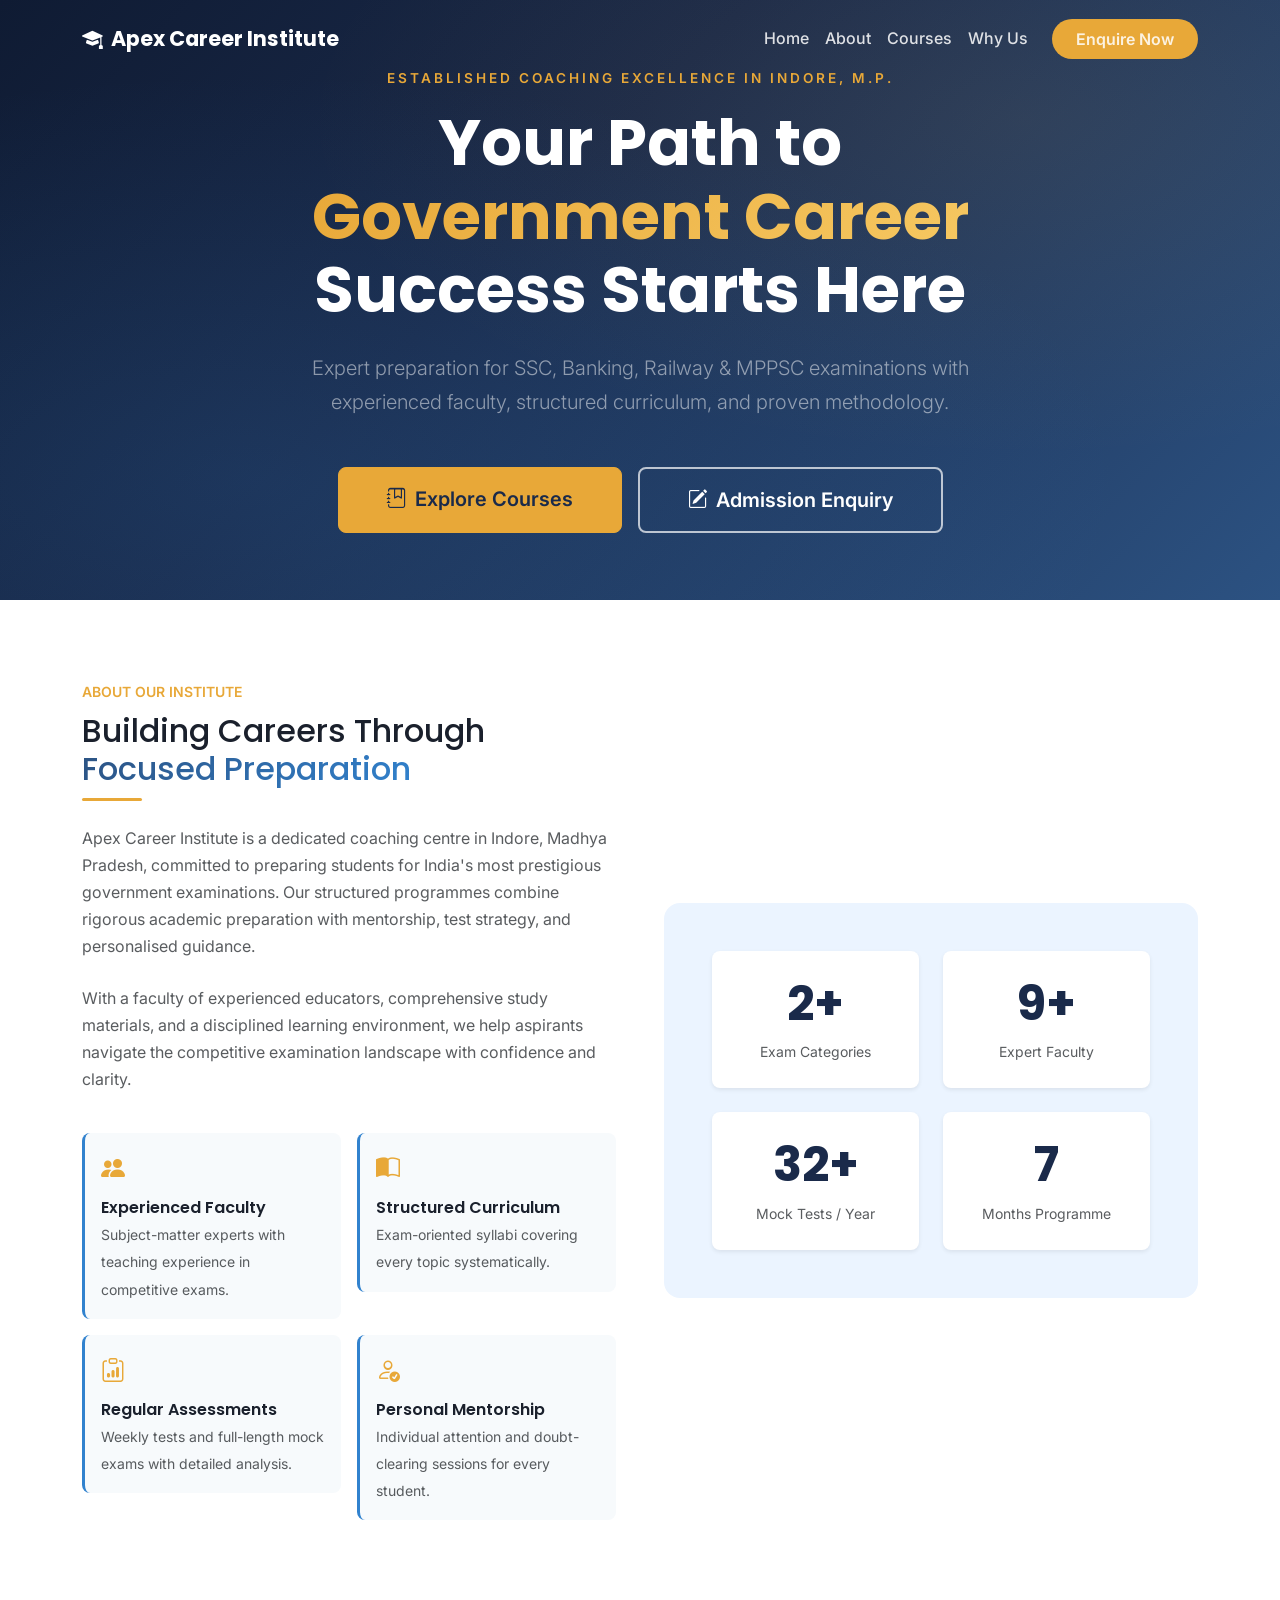
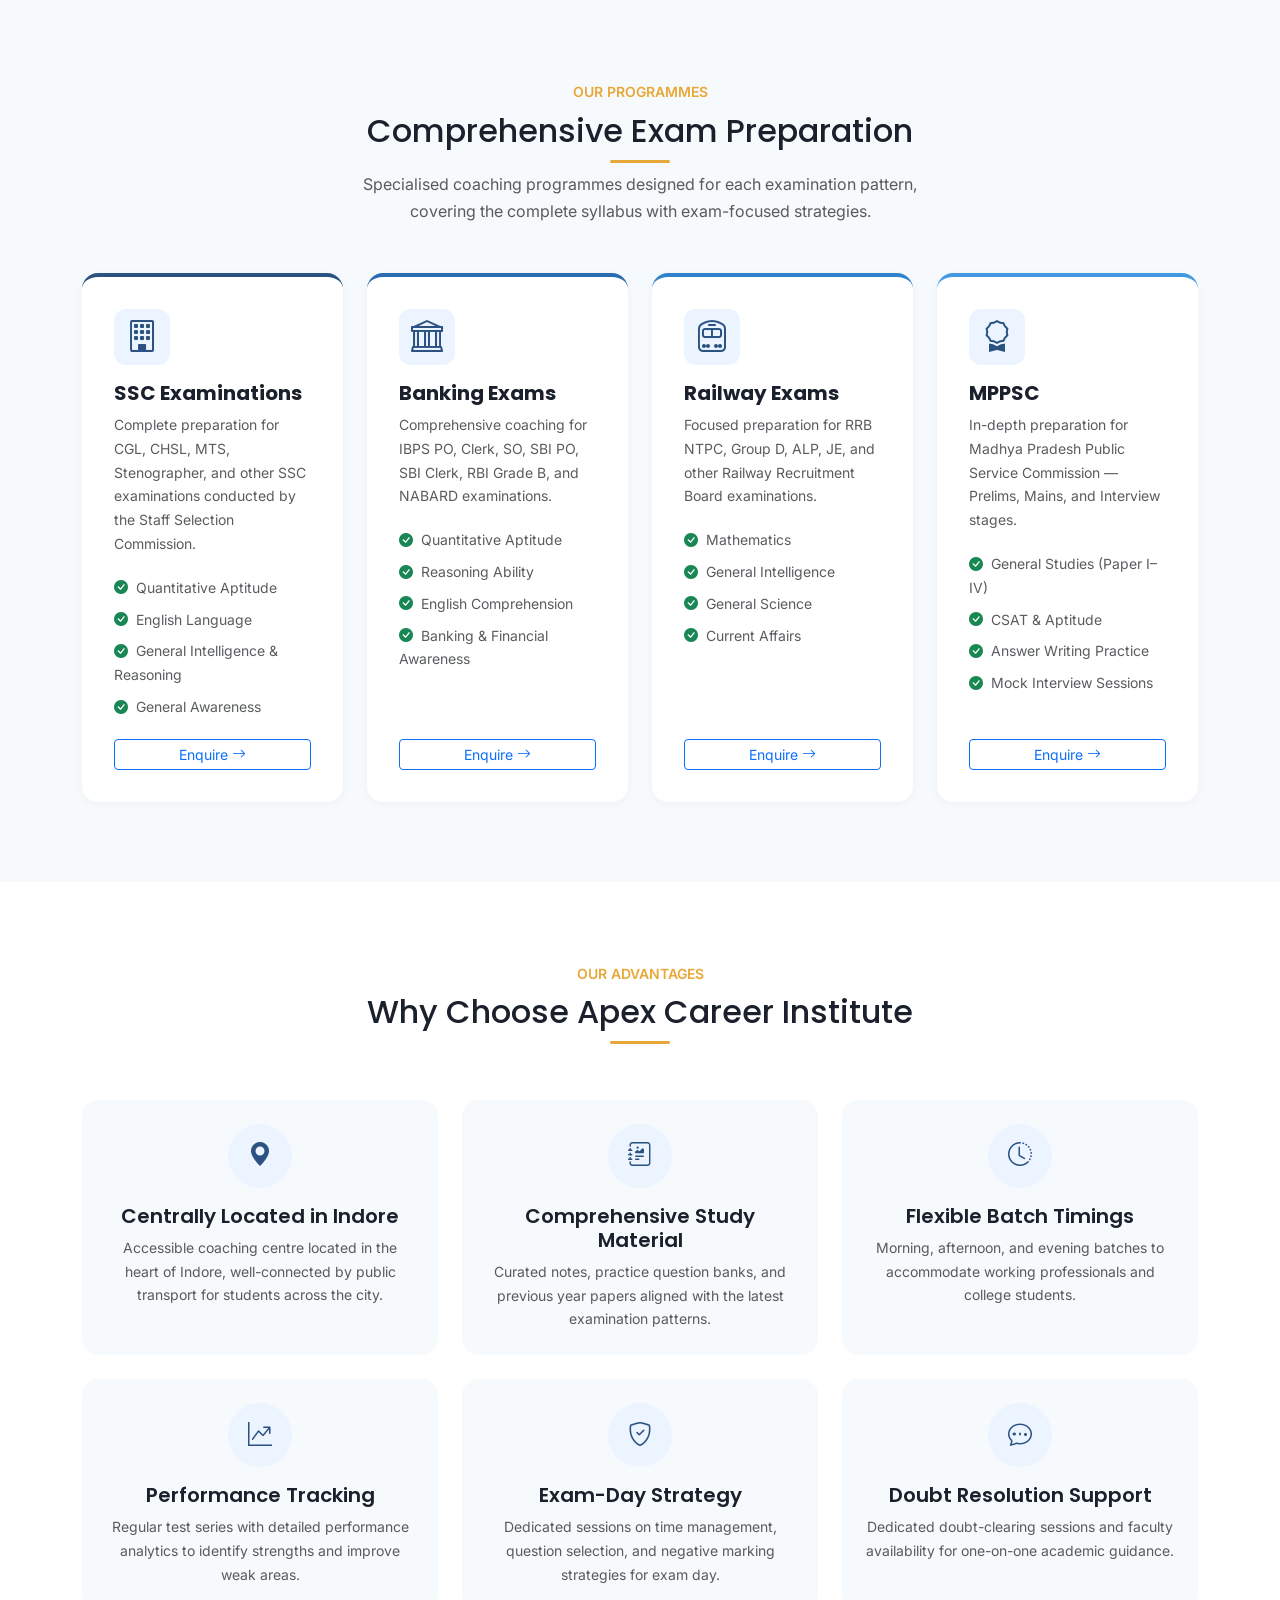
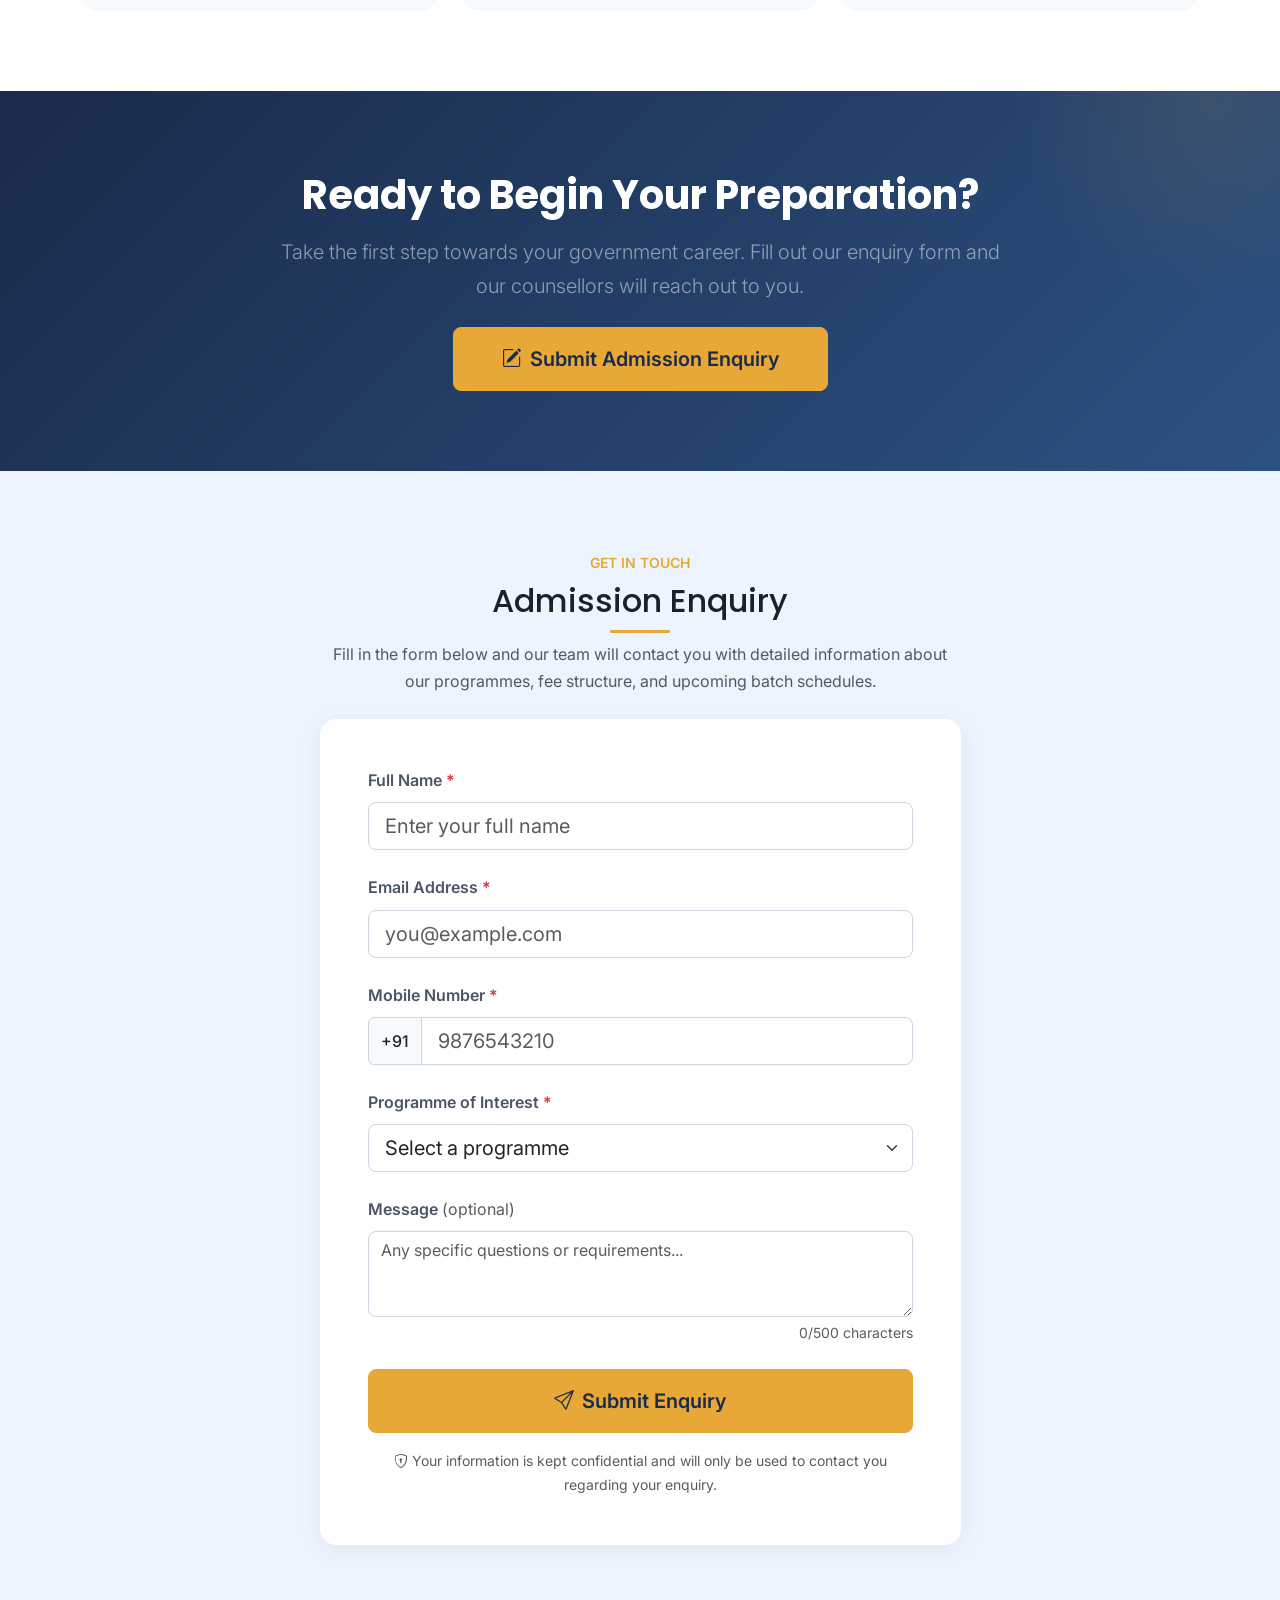
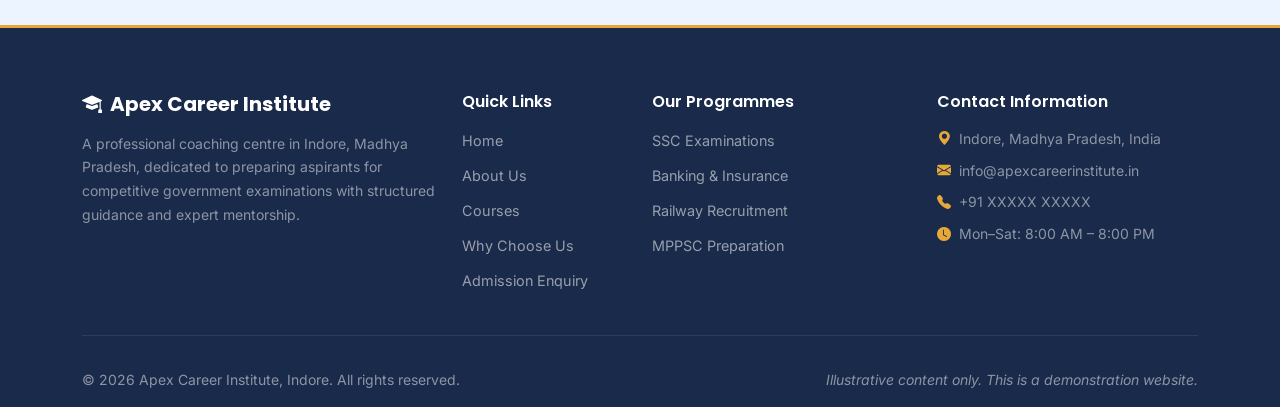
==== index.html @ 770ec2f5 "Apex Career Institute homepage: HTML, CSS, JS, MCP adapter, automation worker - milestone checkpoint" ====
<!DOCTYPE html>
<html lang="en">
<head>
    <meta charset="UTF-8">
    <meta name="viewport" content="width=device-width, initial-scale=1.0">
    <meta name="description" content="Apex Career Institute — Premier competitive examination coaching in Indore, Madhya Pradesh. Expert preparation for SSC, Banking, Railway, and MPPSC examinations.">
    <meta name="keywords" content="coaching institute, SSC coaching, banking exam preparation, railway exam, MPPSC, Indore, Madhya Pradesh, competitive exams">
    <meta name="author" content="Apex Career Institute">
    <title>Apex Career Institute — Premier Competitive Exam Coaching in Indore</title>

    <!-- Preconnect for performance -->
    <link rel="preconnect" href="https://fonts.googleapis.com">
    <link rel="preconnect" href="https://fonts.gstatic.com" crossorigin>

    <!-- Google Fonts: Poppins + Inter -->
    <link href="https://fonts.googleapis.com/css2?family=Inter:wght@400;500&family=Poppins:wght@600;700&display=swap" rel="stylesheet">

    <!-- Bootstrap 5.3 CSS -->
    <link href="https://cdn.jsdelivr.net/npm/bootstrap@5.3.3/dist/css/bootstrap.min.css" rel="stylesheet" integrity="sha384-QWTKZyjpPEjISv5WaRU9OFeRpok6YcnS/3GQzKONhIOMKcaE0VULT2lkz0zHehd7" crossorigin="anonymous">

    <!-- Bootstrap Icons -->
    <link href="https://cdn.jsdelivr.net/npm/bootstrap-icons@1.11.3/font/bootstrap-icons.min.css" rel="stylesheet">

    <!-- Custom Styles -->
    <link href="css/styles.css" rel="stylesheet">
</head>
<body>

    <!-- Skip to Content (Accessibility) -->
    <a href="#main-content" class="skip-link">Skip to main content</a>

    <!-- ===== NAVBAR ===== -->
    <nav class="navbar navbar-expand-lg navbar-dark navbar-custom fixed-top" id="mainNav" aria-label="Main navigation">
        <div class="container">
            <a class="navbar-brand fw-bold" href="#">
                <i class="bi bi-mortarboard-fill me-2" aria-hidden="true"></i>Apex Career Institute
            </a>
            <button class="navbar-toggler border-0" type="button" data-bs-toggle="offcanvas" data-bs-target="#navbarOffcanvas" aria-controls="navbarOffcanvas" aria-label="Toggle navigation">
                <span class="navbar-toggler-icon"></span>
            </button>
            <div class="offcanvas offcanvas-end" tabindex="-1" id="navbarOffcanvas" aria-labelledby="navbarOffcanvasLabel" data-bs-theme="dark" style="background-color: var(--aci-navy);">
                <div class="offcanvas-header">
                    <h5 class="offcanvas-title" id="navbarOffcanvasLabel">
                        <i class="bi bi-mortarboard-fill me-2" aria-hidden="true"></i>Menu
                    </h5>
                    <button type="button" class="btn-close btn-close-white" data-bs-dismiss="offcanvas" aria-label="Close"></button>
                </div>
                <div class="offcanvas-body">
                    <ul class="navbar-nav ms-auto align-items-lg-center">
                        <li class="nav-item"><a class="nav-link" href="#home">Home</a></li>
                        <li class="nav-item"><a class="nav-link" href="#about">About</a></li>
                        <li class="nav-item"><a class="nav-link" href="#courses">Courses</a></li>
                        <li class="nav-item"><a class="nav-link" href="#why-us">Why Us</a></li>
                        <li class="nav-item">
                            <a class="nav-link btn btn-primary-custom ms-lg-3 px-4 py-2 text-dark fw-semibold" href="#enquiry">
                                Enquire Now
                            </a>
                        </li>
                    </ul>
                </div>
            </div>
        </div>
    </nav>

    <!-- ===== HERO SECTION ===== -->
    <header class="hero-section d-flex align-items-center" id="home">
        <div class="hero-overlay" aria-hidden="true"></div>
        <div class="container position-relative" style="z-index: 2;">
            <div class="row justify-content-center text-center">
                <div class="col-lg-9 col-xl-8">
                    <p class="hero-tagline text-uppercase fw-semibold mb-3 fade-in-up">Established Coaching Excellence in Indore, M.P.</p>
                    <h1 class="hero-title display-3 fw-bold text-white mb-4 fade-in-up">
                        Your Path to <span class="text-gradient-gold">Government Career</span> Success Starts Here
                    </h1>
                    <p class="hero-subtitle lead text-white-50 mb-5 fade-in-up">
                        Expert preparation for SSC, Banking, Railway &amp; MPPSC examinations with experienced faculty, structured curriculum, and proven methodology.
                    </p>
                    <div class="d-flex flex-column flex-sm-row gap-3 justify-content-center fade-in-up">
                        <a href="#courses" class="btn btn-primary-custom btn-lg px-5 py-3 fw-semibold">
                            <i class="bi bi-journal-bookmark me-2" aria-hidden="true"></i>Explore Courses
                        </a>
                        <a href="#enquiry" class="btn btn-outline-custom btn-lg px-5 py-3 fw-semibold">
                            <i class="bi bi-pencil-square me-2" aria-hidden="true"></i>Admission Enquiry
                        </a>
                    </div>
                </div>
            </div>
        </div>
    </header>

    <!-- ===== MAIN CONTENT ===== -->
    <main id="main-content">

        <!-- ===== ABOUT SECTION ===== -->
        <section class="about-section" id="about" aria-labelledby="about-heading">
            <div class="container">
                <div class="row align-items-center g-5">
                    <div class="col-lg-6 fade-in-up">
                        <p class="text-uppercase fw-semibold text-accent small mb-2">About Our Institute</p>
                        <h2 class="section-heading mb-4" id="about-heading">
                            Building Careers Through <span class="text-gradient">Focused Preparation</span>
                        </h2>
                        <p class="text-muted mb-4">
                            Apex Career Institute is a dedicated coaching centre in Indore, Madhya Pradesh, committed to preparing students for India's most prestigious government examinations. Our structured programmes combine rigorous academic preparation with mentorship, test strategy, and personalised guidance.
                        </p>
                        <p class="text-muted mb-4">
                            With a faculty of experienced educators, comprehensive study materials, and a disciplined learning environment, we help aspirants navigate the competitive examination landscape with confidence and clarity.
                        </p>
                        <div class="row g-3 mt-2">
                            <div class="col-sm-6">
                                <div class="feature-card p-3">
                                    <i class="bi bi-people-fill text-accent mb-2 d-block fs-4" aria-hidden="true"></i>
                                    <h6 class="fw-semibold mb-1">Experienced Faculty</h6>
                                    <small class="text-muted">Subject-matter experts with teaching experience in competitive exams.</small>
                                </div>
                            </div>
                            <div class="col-sm-6">
                                <div class="feature-card p-3">
                                    <i class="bi bi-book-half text-accent mb-2 d-block fs-4" aria-hidden="true"></i>
                                    <h6 class="fw-semibold mb-1">Structured Curriculum</h6>
                                    <small class="text-muted">Exam-oriented syllabi covering every topic systematically.</small>
                                </div>
                            </div>
                            <div class="col-sm-6">
                                <div class="feature-card p-3">
                                    <i class="bi bi-clipboard-data text-accent mb-2 d-block fs-4" aria-hidden="true"></i>
                                    <h6 class="fw-semibold mb-1">Regular Assessments</h6>
                                    <small class="text-muted">Weekly tests and full-length mock exams with detailed analysis.</small>
                                </div>
                            </div>
                            <div class="col-sm-6">
                                <div class="feature-card p-3">
                                    <i class="bi bi-person-check text-accent mb-2 d-block fs-4" aria-hidden="true"></i>
                                    <h6 class="fw-semibold mb-1">Personal Mentorship</h6>
                                    <small class="text-muted">Individual attention and doubt-clearing sessions for every student.</small>
                                </div>
                            </div>
                        </div>
                    </div>
                    <div class="col-lg-6 fade-in-up">
                        <div class="about-visual p-4 p-lg-5 text-center rounded-4">
                            <div class="row g-4">
                                <div class="col-6">
                                    <div class="stat-card bg-white rounded-3 p-4 shadow-sm">
                                        <div class="counter display-5 fw-bold text-navy" data-target="4" data-suffix="+">0</div>
                                        <p class="text-muted small mt-2 mb-0">Exam Categories</p>
                                    </div>
                                </div>
                                <div class="col-6">
                                    <div class="stat-card bg-white rounded-3 p-4 shadow-sm">
                                        <div class="counter display-5 fw-bold text-navy" data-target="15" data-suffix="+">0</div>
                                        <p class="text-muted small mt-2 mb-0">Expert Faculty</p>
                                    </div>
                                </div>
                                <div class="col-6">
                                    <div class="stat-card bg-white rounded-3 p-4 shadow-sm">
                                        <div class="counter display-5 fw-bold text-navy" data-target="50" data-suffix="+">0</div>
                                        <p class="text-muted small mt-2 mb-0">Mock Tests / Year</p>
                                    </div>
                                </div>
                                <div class="col-6">
                                    <div class="stat-card bg-white rounded-3 p-4 shadow-sm">
                                        <div class="counter display-5 fw-bold text-navy" data-target="12" data-suffix="">0</div>
                                        <p class="text-muted small mt-2 mb-0">Months Programme</p>
                                    </div>
                                </div>
                            </div>
                        </div>
                    </div>
                </div>
            </div>
        </section>

        <!-- ===== COURSES SECTION ===== -->
        <section class="courses-section" id="courses" aria-labelledby="courses-heading">
            <div class="container">
                <div class="text-center mb-5 fade-in-up">
                    <p class="text-uppercase fw-semibold text-accent small mb-2">Our Programmes</p>
                    <h2 class="section-heading" id="courses-heading">Comprehensive Exam Preparation</h2>
                    <p class="text-muted mx-auto" style="max-width: 600px;">Specialised coaching programmes designed for each examination pattern, covering the complete syllabus with exam-focused strategies.</p>
                </div>
                <div class="row g-4">
                    <!-- SSC -->
                    <div class="col-lg-3 col-md-6 fade-in-up">
                        <div class="course-card h-100" data-course="ssc">
                            <div class="course-icon-wrap mb-3">
                                <i class="bi bi-building fs-2" aria-hidden="true"></i>
                            </div>
                            <h5 class="fw-bold mb-2">SSC Examinations</h5>
                            <p class="text-muted small mb-3">Complete preparation for CGL, CHSL, MTS, Stenographer, and other SSC examinations conducted by the Staff Selection Commission.</p>
                            <ul class="course-highlights list-unstyled small text-muted">
                                <li><i class="bi bi-check-circle-fill text-success me-2" aria-hidden="true"></i>Quantitative Aptitude</li>
                                <li><i class="bi bi-check-circle-fill text-success me-2" aria-hidden="true"></i>English Language</li>
                                <li><i class="bi bi-check-circle-fill text-success me-2" aria-hidden="true"></i>General Intelligence &amp; Reasoning</li>
                                <li><i class="bi bi-check-circle-fill text-success me-2" aria-hidden="true"></i>General Awareness</li>
                            </ul>
                            <a href="#enquiry" class="btn btn-sm btn-outline-primary mt-auto">Enquire <i class="bi bi-arrow-right" aria-hidden="true"></i></a>
                        </div>
                    </div>
                    <!-- Banking -->
                    <div class="col-lg-3 col-md-6 fade-in-up">
                        <div class="course-card h-100" data-course="banking">
                            <div class="course-icon-wrap mb-3">
                                <i class="bi bi-bank fs-2" aria-hidden="true"></i>
                            </div>
                            <h5 class="fw-bold mb-2">Banking Exams</h5>
                            <p class="text-muted small mb-3">Comprehensive coaching for IBPS PO, Clerk, SO, SBI PO, SBI Clerk, RBI Grade B, and NABARD examinations.</p>
                            <ul class="course-highlights list-unstyled small text-muted">
                                <li><i class="bi bi-check-circle-fill text-success me-2" aria-hidden="true"></i>Quantitative Aptitude</li>
                                <li><i class="bi bi-check-circle-fill text-success me-2" aria-hidden="true"></i>Reasoning Ability</li>
                                <li><i class="bi bi-check-circle-fill text-success me-2" aria-hidden="true"></i>English Comprehension</li>
                                <li><i class="bi bi-check-circle-fill text-success me-2" aria-hidden="true"></i>Banking &amp; Financial Awareness</li>
                            </ul>
                            <a href="#enquiry" class="btn btn-sm btn-outline-primary mt-auto">Enquire <i class="bi bi-arrow-right" aria-hidden="true"></i></a>
                        </div>
                    </div>
                    <!-- Railway -->
                    <div class="col-lg-3 col-md-6 fade-in-up">
                        <div class="course-card h-100" data-course="railway">
                            <div class="course-icon-wrap mb-3">
                                <i class="bi bi-train-front fs-2" aria-hidden="true"></i>
                            </div>
                            <h5 class="fw-bold mb-2">Railway Exams</h5>
                            <p class="text-muted small mb-3">Focused preparation for RRB NTPC, Group D, ALP, JE, and other Railway Recruitment Board examinations.</p>
                            <ul class="course-highlights list-unstyled small text-muted">
                                <li><i class="bi bi-check-circle-fill text-success me-2" aria-hidden="true"></i>Mathematics</li>
                                <li><i class="bi bi-check-circle-fill text-success me-2" aria-hidden="true"></i>General Intelligence</li>
                                <li><i class="bi bi-check-circle-fill text-success me-2" aria-hidden="true"></i>General Science</li>
                                <li><i class="bi bi-check-circle-fill text-success me-2" aria-hidden="true"></i>Current Affairs</li>
                            </ul>
                            <a href="#enquiry" class="btn btn-sm btn-outline-primary mt-auto">Enquire <i class="bi bi-arrow-right" aria-hidden="true"></i></a>
                        </div>
                    </div>
                    <!-- MPPSC -->
                    <div class="col-lg-3 col-md-6 fade-in-up">
                        <div class="course-card h-100" data-course="mppsc">
                            <div class="course-icon-wrap mb-3">
                                <i class="bi bi-award fs-2" aria-hidden="true"></i>
                            </div>
                            <h5 class="fw-bold mb-2">MPPSC</h5>
                            <p class="text-muted small mb-3">In-depth preparation for Madhya Pradesh Public Service Commission — Prelims, Mains, and Interview stages.</p>
                            <ul class="course-highlights list-unstyled small text-muted">
                                <li><i class="bi bi-check-circle-fill text-success me-2" aria-hidden="true"></i>General Studies (Paper I–IV)</li>
                                <li><i class="bi bi-check-circle-fill text-success me-2" aria-hidden="true"></i>CSAT &amp; Aptitude</li>
                                <li><i class="bi bi-check-circle-fill text-success me-2" aria-hidden="true"></i>Answer Writing Practice</li>
                                <li><i class="bi bi-check-circle-fill text-success me-2" aria-hidden="true"></i>Mock Interview Sessions</li>
                            </ul>
                            <a href="#enquiry" class="btn btn-sm btn-outline-primary mt-auto">Enquire <i class="bi bi-arrow-right" aria-hidden="true"></i></a>
                        </div>
                    </div>
                </div>
            </div>
        </section>

        <!-- ===== WHY CHOOSE US ===== -->
        <section class="why-choose-section" id="why-us" aria-labelledby="why-us-heading">
            <div class="container">
                <div class="text-center mb-5 fade-in-up">
                    <p class="text-uppercase fw-semibold text-accent small mb-2">Our Advantages</p>
                    <h2 class="section-heading" id="why-us-heading">Why Choose Apex Career Institute</h2>
                </div>
                <div class="row g-4">
                    <div class="col-lg-4 col-md-6 fade-in-up">
                        <div class="why-card text-center p-4 h-100">
                            <div class="why-icon-wrap mb-3">
                                <i class="bi bi-geo-alt-fill" aria-hidden="true"></i>
                            </div>
                            <h5 class="fw-semibold mb-2">Centrally Located in Indore</h5>
                            <p class="text-muted small mb-0">Accessible coaching centre located in the heart of Indore, well-connected by public transport for students across the city.</p>
                        </div>
                    </div>
                    <div class="col-lg-4 col-md-6 fade-in-up">
                        <div class="why-card text-center p-4 h-100">
                            <div class="why-icon-wrap mb-3">
                                <i class="bi bi-journal-richtext" aria-hidden="true"></i>
                            </div>
                            <h5 class="fw-semibold mb-2">Comprehensive Study Material</h5>
                            <p class="text-muted small mb-0">Curated notes, practice question banks, and previous year papers aligned with the latest examination patterns.</p>
                        </div>
                    </div>
                    <div class="col-lg-4 col-md-6 fade-in-up">
                        <div class="why-card text-center p-4 h-100">
                            <div class="why-icon-wrap mb-3">
                                <i class="bi bi-clock-history" aria-hidden="true"></i>
                            </div>
                            <h5 class="fw-semibold mb-2">Flexible Batch Timings</h5>
                            <p class="text-muted small mb-0">Morning, afternoon, and evening batches to accommodate working professionals and college students.</p>
                        </div>
                    </div>
                    <div class="col-lg-4 col-md-6 fade-in-up">
                        <div class="why-card text-center p-4 h-100">
                            <div class="why-icon-wrap mb-3">
                                <i class="bi bi-graph-up-arrow" aria-hidden="true"></i>
                            </div>
                            <h5 class="fw-semibold mb-2">Performance Tracking</h5>
                            <p class="text-muted small mb-0">Regular test series with detailed performance analytics to identify strengths and improve weak areas.</p>
                        </div>
                    </div>
                    <div class="col-lg-4 col-md-6 fade-in-up">
                        <div class="why-card text-center p-4 h-100">
                            <div class="why-icon-wrap mb-3">
                                <i class="bi bi-shield-check" aria-hidden="true"></i>
                            </div>
                            <h5 class="fw-semibold mb-2">Exam-Day Strategy</h5>
                            <p class="text-muted small mb-0">Dedicated sessions on time management, question selection, and negative marking strategies for exam day.</p>
                        </div>
                    </div>
                    <div class="col-lg-4 col-md-6 fade-in-up">
                        <div class="why-card text-center p-4 h-100">
                            <div class="why-icon-wrap mb-3">
                                <i class="bi bi-chat-dots" aria-hidden="true"></i>
                            </div>
                            <h5 class="fw-semibold mb-2">Doubt Resolution Support</h5>
                            <p class="text-muted small mb-0">Dedicated doubt-clearing sessions and faculty availability for one-on-one academic guidance.</p>
                        </div>
                    </div>
                </div>
            </div>
        </section>

        <!-- ===== CTA BANNER ===== -->
        <section class="cta-banner" aria-label="Call to action">
            <div class="container position-relative" style="z-index: 2;">
                <div class="row justify-content-center text-center">
                    <div class="col-lg-8">
                        <h2 class="display-6 fw-bold text-white mb-3 fade-in-up">Ready to Begin Your Preparation?</h2>
                        <p class="text-white-50 lead mb-4 fade-in-up">Take the first step towards your government career. Fill out our enquiry form and our counsellors will reach out to you.</p>
                        <a href="#enquiry" class="btn btn-primary-custom btn-lg px-5 py-3 fw-semibold fade-in-up">
                            <i class="bi bi-pencil-square me-2" aria-hidden="true"></i>Submit Admission Enquiry
                        </a>
                    </div>
                </div>
            </div>
        </section>

        <!-- ===== ADMISSION ENQUIRY FORM ===== -->
        <section class="enquiry-section" id="enquiry" aria-labelledby="enquiry-heading">
            <div class="container">
                <div class="row justify-content-center">
                    <div class="col-lg-7 col-md-9">
                        <div class="text-center mb-4 fade-in-up">
                            <p class="text-uppercase fw-semibold text-accent small mb-2">Get In Touch</p>
                            <h2 class="section-heading" id="enquiry-heading">Admission Enquiry</h2>
                            <p class="text-muted">Fill in the form below and our team will contact you with detailed information about our programmes, fee structure, and upcoming batch schedules.</p>
                        </div>

                        <div class="enquiry-card rounded-4 p-4 p-md-5 fade-in-up" id="enquiryCard">

                            <!-- Form Content -->
                            <div id="formContent">
                                <form id="enquiryForm" novalidate aria-label="Admission enquiry form">
                                    <!-- Full Name -->
                                    <div class="mb-4">
                                        <label for="fullName" class="form-label fw-semibold">
                                            Full Name <span class="text-danger" aria-hidden="true">*</span>
                                            <span class="visually-hidden">(required)</span>
                                        </label>
                                        <input type="text" class="form-control form-control-lg" id="fullName" name="fullName" placeholder="Enter your full name" autocomplete="name" required minlength="2" maxlength="100" aria-describedby="fullNameFeedback">
                                        <div class="invalid-feedback" id="fullNameFeedback" role="alert"></div>
                                    </div>

                                    <!-- Email -->
                                    <div class="mb-4">
                                        <label for="email" class="form-label fw-semibold">
                                            Email Address <span class="text-danger" aria-hidden="true">*</span>
                                            <span class="visually-hidden">(required)</span>
                                        </label>
                                        <input type="email" class="form-control form-control-lg" id="email" name="email" placeholder="you@example.com" autocomplete="email" required aria-describedby="emailFeedback">
                                        <div class="invalid-feedback" id="emailFeedback" role="alert"></div>
                                    </div>

                                    <!-- Phone -->
                                    <div class="mb-4">
                                        <label for="phone" class="form-label fw-semibold">
                                            Mobile Number <span class="text-danger" aria-hidden="true">*</span>
                                            <span class="visually-hidden">(required)</span>
                                        </label>
                                        <div class="input-group has-validation">
                                            <span class="input-group-text" id="phonePrefix">+91</span>
                                            <input type="tel" class="form-control form-control-lg" id="phone" name="phone" placeholder="9876543210" autocomplete="tel-national" required pattern="[6-9][0-9]{9}" maxlength="10" aria-describedby="phonePrefix phoneFeedback">
                                            <div class="invalid-feedback" id="phoneFeedback" role="alert"></div>
                                        </div>
                                    </div>

                                    <!-- Course Selection -->
                                    <div class="mb-4">
                                        <label for="course" class="form-label fw-semibold">
                                            Programme of Interest <span class="text-danger" aria-hidden="true">*</span>
                                            <span class="visually-hidden">(required)</span>
                                        </label>
                                        <select class="form-select form-select-lg" id="course" name="course" required aria-describedby="courseFeedback">
                                            <option value="" disabled selected>Select a programme</option>
                                            <option value="ssc">SSC Examinations (CGL / CHSL / MTS)</option>
                                            <option value="banking">Banking Exams (IBPS / SBI / RBI)</option>
                                            <option value="railway">Railway Exams (NTPC / Group D / ALP)</option>
                                            <option value="mppsc">MPPSC (Prelims / Mains / Interview)</option>
                                            <option value="other">Other / Multiple Programmes</option>
                                        </select>
                                        <div class="invalid-feedback" id="courseFeedback" role="alert"></div>
                                    </div>

                                    <!-- Message -->
                                    <div class="mb-4">
                                        <label for="message" class="form-label fw-semibold">
                                            Message <span class="text-muted fw-normal">(optional)</span>
                                        </label>
                                        <textarea class="form-control" id="message" name="message" rows="3" maxlength="500" placeholder="Any specific questions or requirements..." aria-describedby="messageCounter"></textarea>
                                        <div class="form-text text-end" id="messageCounter">
                                            <span id="charCount">0</span>/500 characters
                                        </div>
                                    </div>

                                    <!-- Submit -->
                                    <div class="d-grid">
                                        <button type="submit" class="btn btn-primary-custom btn-lg fw-semibold py-3" id="submitBtn">
                                            <span class="btn-text">
                                                <i class="bi bi-send me-2" aria-hidden="true"></i>Submit Enquiry
                                            </span>
                                            <span class="btn-spinner d-none" aria-hidden="true">
                                                <span class="spinner-border spinner-border-sm me-2" role="status"></span>Submitting...
                                            </span>
                                        </button>
                                    </div>

                                    <p class="text-muted text-center small mt-3 mb-0">
                                        <i class="bi bi-shield-lock me-1" aria-hidden="true"></i>Your information is kept confidential and will only be used to contact you regarding your enquiry.
                                    </p>
                                </form>
                            </div>

                            <!-- Success State -->
                            <div id="formSuccess" class="d-none text-center py-5" role="status" aria-live="polite" tabindex="-1">
                                <div class="form-success p-4 rounded-3">
                                    <div class="mb-3">
                                        <i class="bi bi-check-circle-fill text-success display-3" aria-hidden="true"></i>
                                    </div>
                                    <h3 class="fw-bold mb-2">Enquiry Submitted Successfully!</h3>
                                    <p class="text-muted mb-4">Thank you for your interest in Apex Career Institute. Our academic counsellors will contact you within 24–48 hours with detailed information about your selected programme.</p>
                                    <button type="button" class="btn btn-outline-primary" id="submitAnother">
                                        <i class="bi bi-plus-circle me-2" aria-hidden="true"></i>Submit Another Enquiry
                                    </button>
                                </div>
                            </div>

                        </div>
                    </div>
                </div>
            </div>
        </section>

    </main>

    <!-- ===== FOOTER ===== -->
    <footer class="footer-section" aria-label="Site footer">
        <div class="container">
            <div class="row g-4 mb-4">
                <!-- About Column -->
                <div class="col-lg-4 col-md-6">
                    <h5 class="footer-heading fw-bold text-white mb-3">
                        <i class="bi bi-mortarboard-fill me-2" aria-hidden="true"></i>Apex Career Institute
                    </h5>
                    <p class="text-white-50 small">
                        A professional coaching centre in Indore, Madhya Pradesh, dedicated to preparing aspirants for competitive government examinations with structured guidance and expert mentorship.
                    </p>
                </div>
                <!-- Quick Links -->
                <div class="col-lg-2 col-md-6">
                    <h6 class="footer-heading fw-semibold text-white mb-3">Quick Links</h6>
                    <ul class="list-unstyled footer-links">
                        <li><a href="#home">Home</a></li>
                        <li><a href="#about">About Us</a></li>
                        <li><a href="#courses">Courses</a></li>
                        <li><a href="#why-us">Why Choose Us</a></li>
                        <li><a href="#enquiry">Admission Enquiry</a></li>
                    </ul>
                </div>
                <!-- Courses -->
                <div class="col-lg-3 col-md-6">
                    <h6 class="footer-heading fw-semibold text-white mb-3">Our Programmes</h6>
                    <ul class="list-unstyled footer-links">
                        <li><a href="#enquiry">SSC Examinations</a></li>
                        <li><a href="#enquiry">Banking &amp; Insurance</a></li>
                        <li><a href="#enquiry">Railway Recruitment</a></li>
                        <li><a href="#enquiry">MPPSC Preparation</a></li>
                    </ul>
                </div>
                <!-- Contact Info -->
                <div class="col-lg-3 col-md-6">
                    <h6 class="footer-heading fw-semibold text-white mb-3">Contact Information</h6>
                    <ul class="list-unstyled footer-contact text-white-50 small">
                        <li class="mb-2">
                            <i class="bi bi-geo-alt-fill me-2 text-accent" aria-hidden="true"></i>Indore, Madhya Pradesh, India
                        </li>
                        <li class="mb-2">
                            <i class="bi bi-envelope-fill me-2 text-accent" aria-hidden="true"></i>info@apexcareerinstitute.in
                        </li>
                        <li class="mb-2">
                            <i class="bi bi-telephone-fill me-2 text-accent" aria-hidden="true"></i>+91 XXXXX XXXXX
                        </li>
                        <li>
                            <i class="bi bi-clock-fill me-2 text-accent" aria-hidden="true"></i>Mon–Sat: 8:00 AM – 8:00 PM
                        </li>
                    </ul>
                </div>
            </div>
            <hr class="border-secondary">
            <div class="row align-items-center py-3">
                <div class="col-md-6 text-center text-md-start">
                    <p class="text-white-50 small mb-0">
                        &copy; <span class="current-year">2026</span> Apex Career Institute, Indore. All rights reserved.
                    </p>
                </div>
                <div class="col-md-6 text-center text-md-end mt-2 mt-md-0">
                    <p class="text-white-50 small mb-0">
                        <em>Illustrative content only. This is a demonstration website.</em>
                    </p>
                </div>
            </div>
        </div>
    </footer>

    <!-- Back to Top -->
    <button type="button" class="btn btn-back-to-top" id="backToTop" aria-label="Back to top" title="Back to top">
        <i class="bi bi-arrow-up" aria-hidden="true"></i>
    </button>

    <!-- Screen Reader Live Region for Form Announcements -->
    <div aria-live="polite" aria-atomic="true" class="visually-hidden" id="srAnnouncements"></div>

    <!-- Bootstrap 5.3 JS Bundle -->
    <script src="https://cdn.jsdelivr.net/npm/bootstrap@5.3.3/dist/js/bootstrap.bundle.min.js" integrity="sha384-YvpcrYf0tY3lHB60NNkmXc5s9fDVZLESaAA55NDzOxhy9GkcIdslK1eN7N6jIeHz" crossorigin="anonymous"></script>

    <!-- Custom JavaScript -->
    <script src="js/main.js"></script>
</body>
</html>
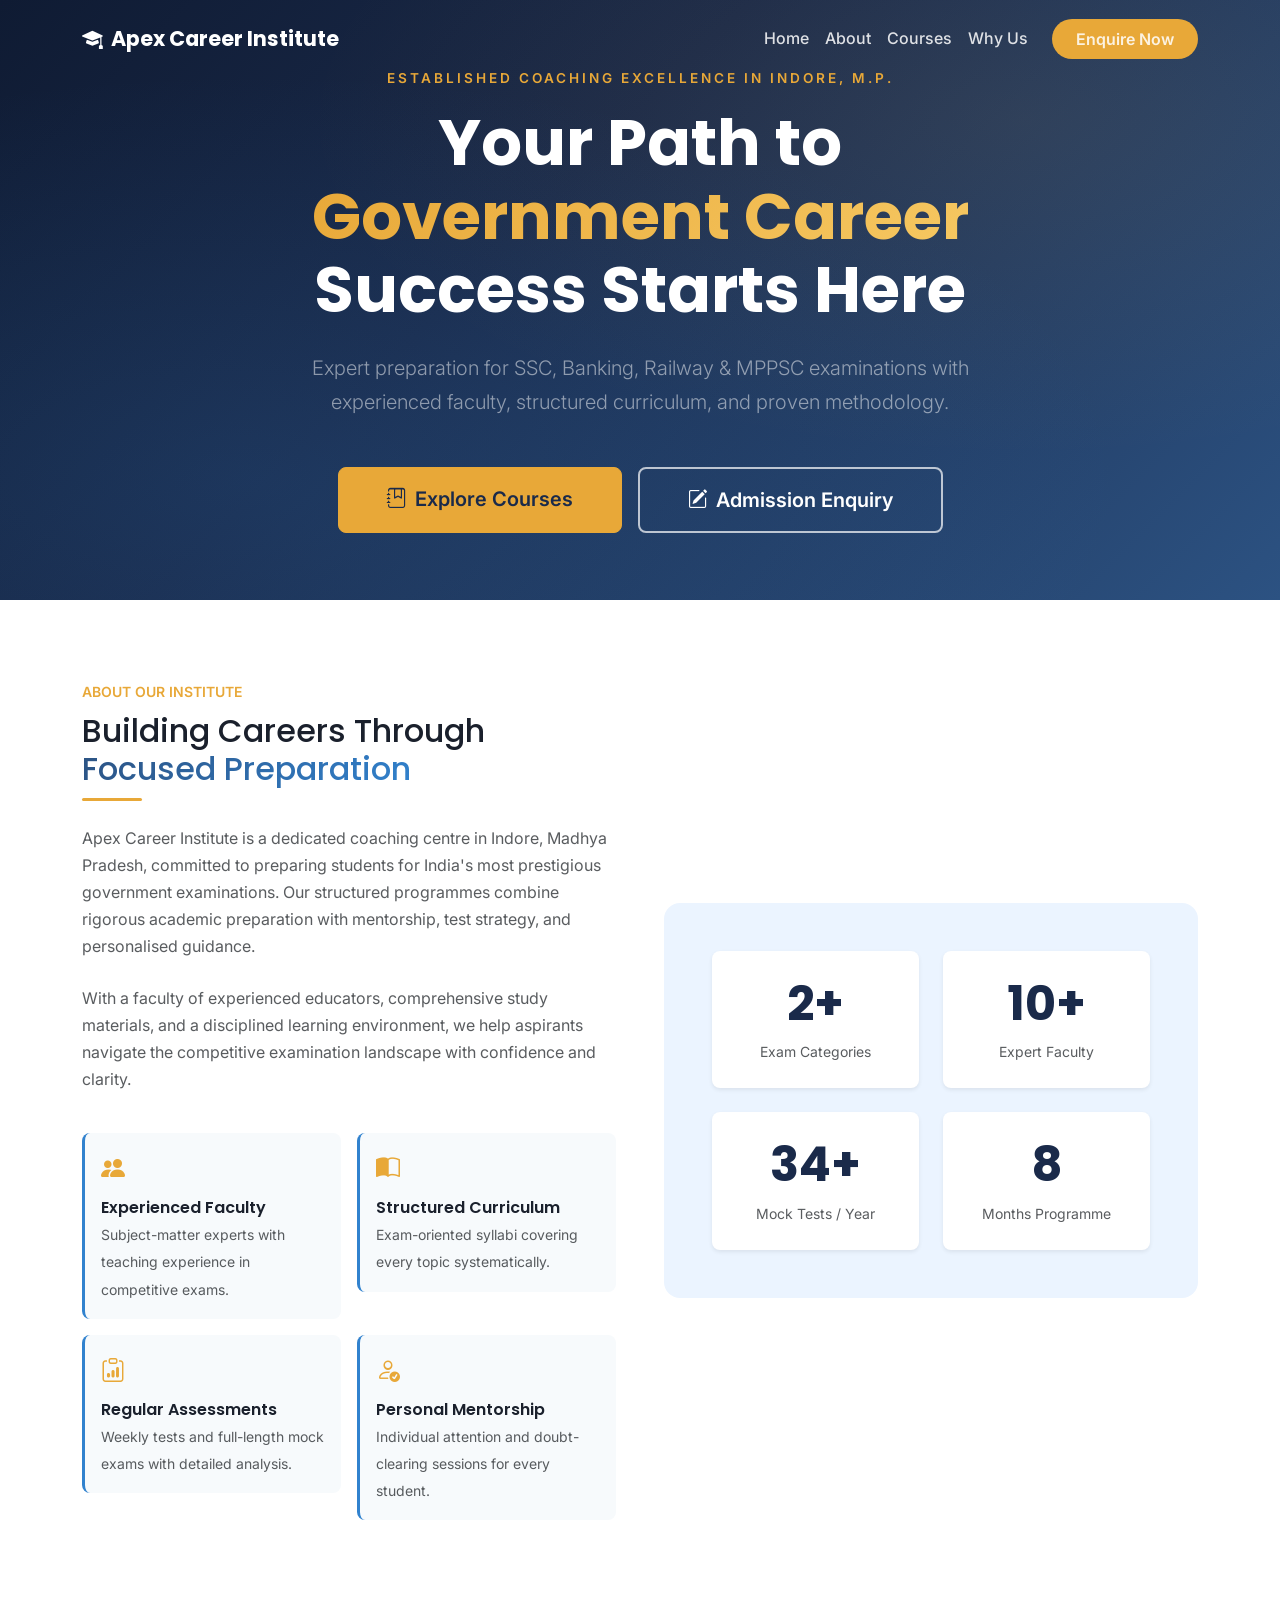
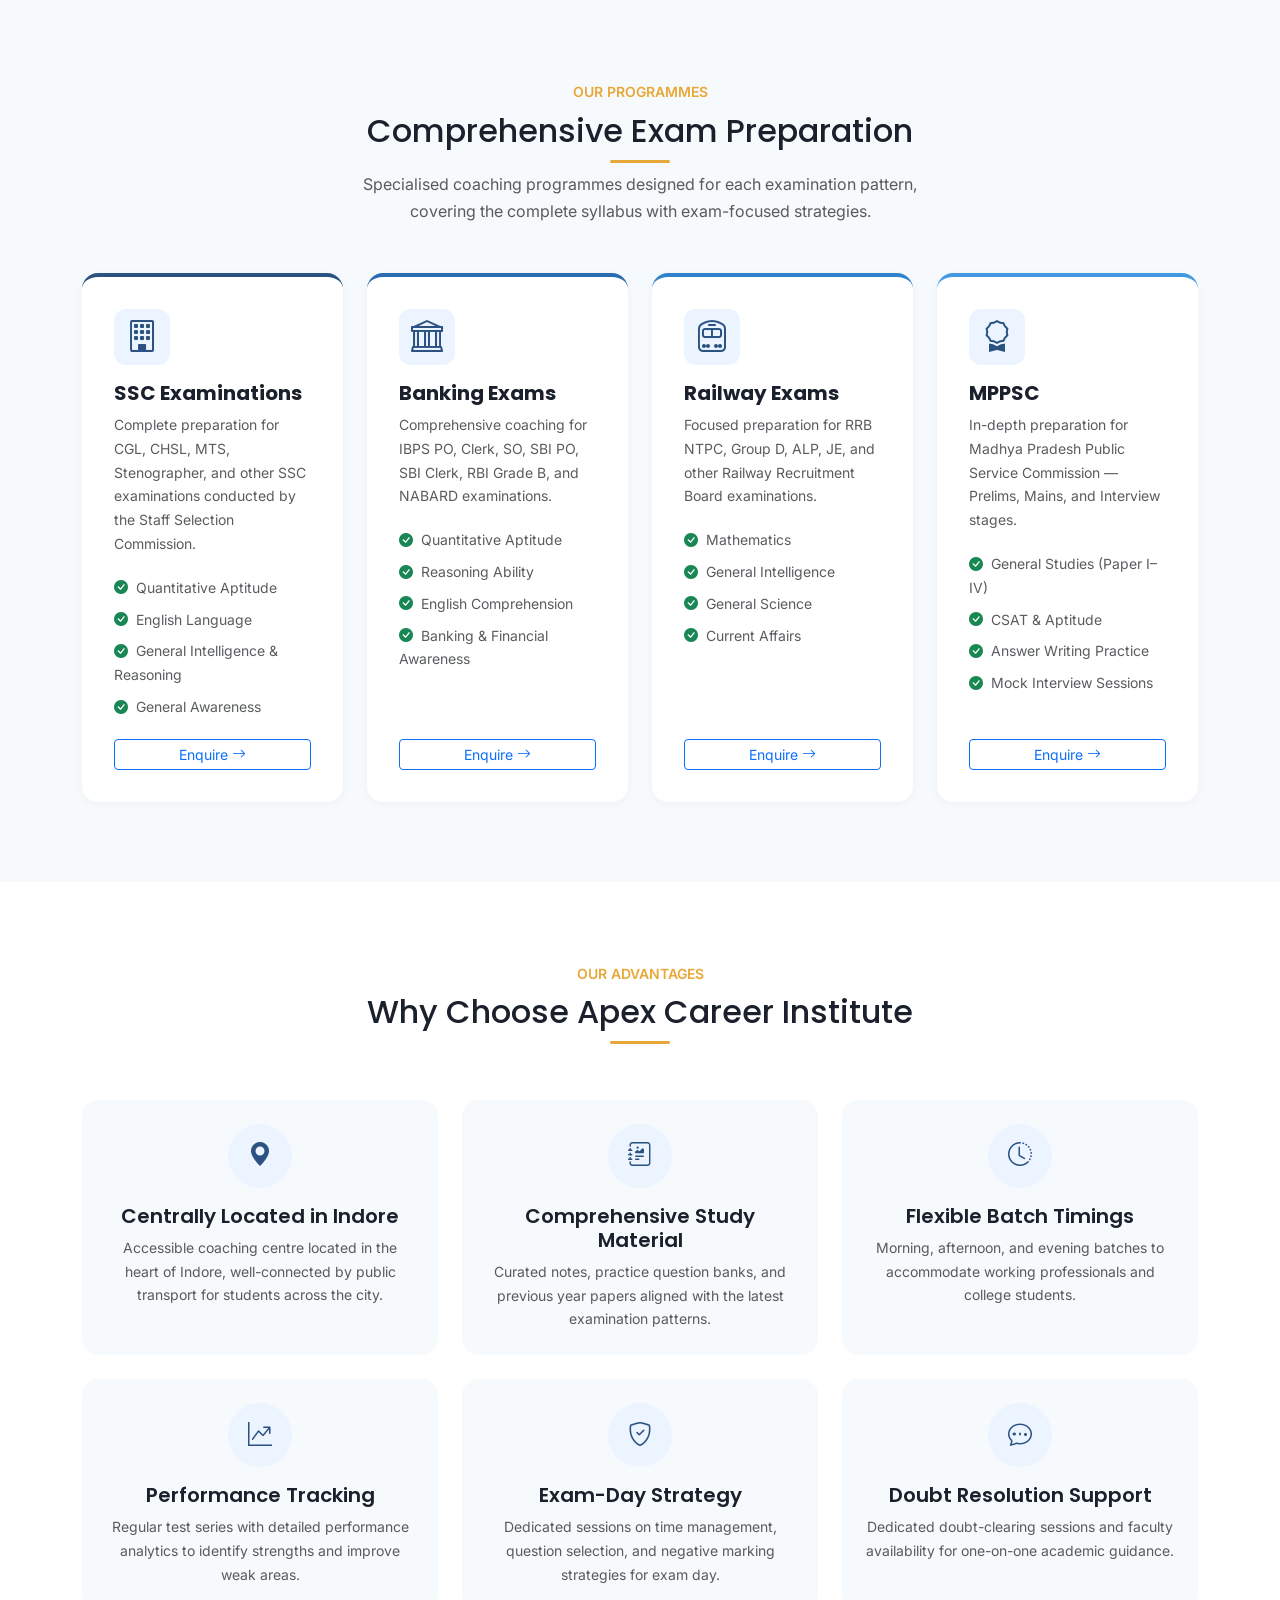
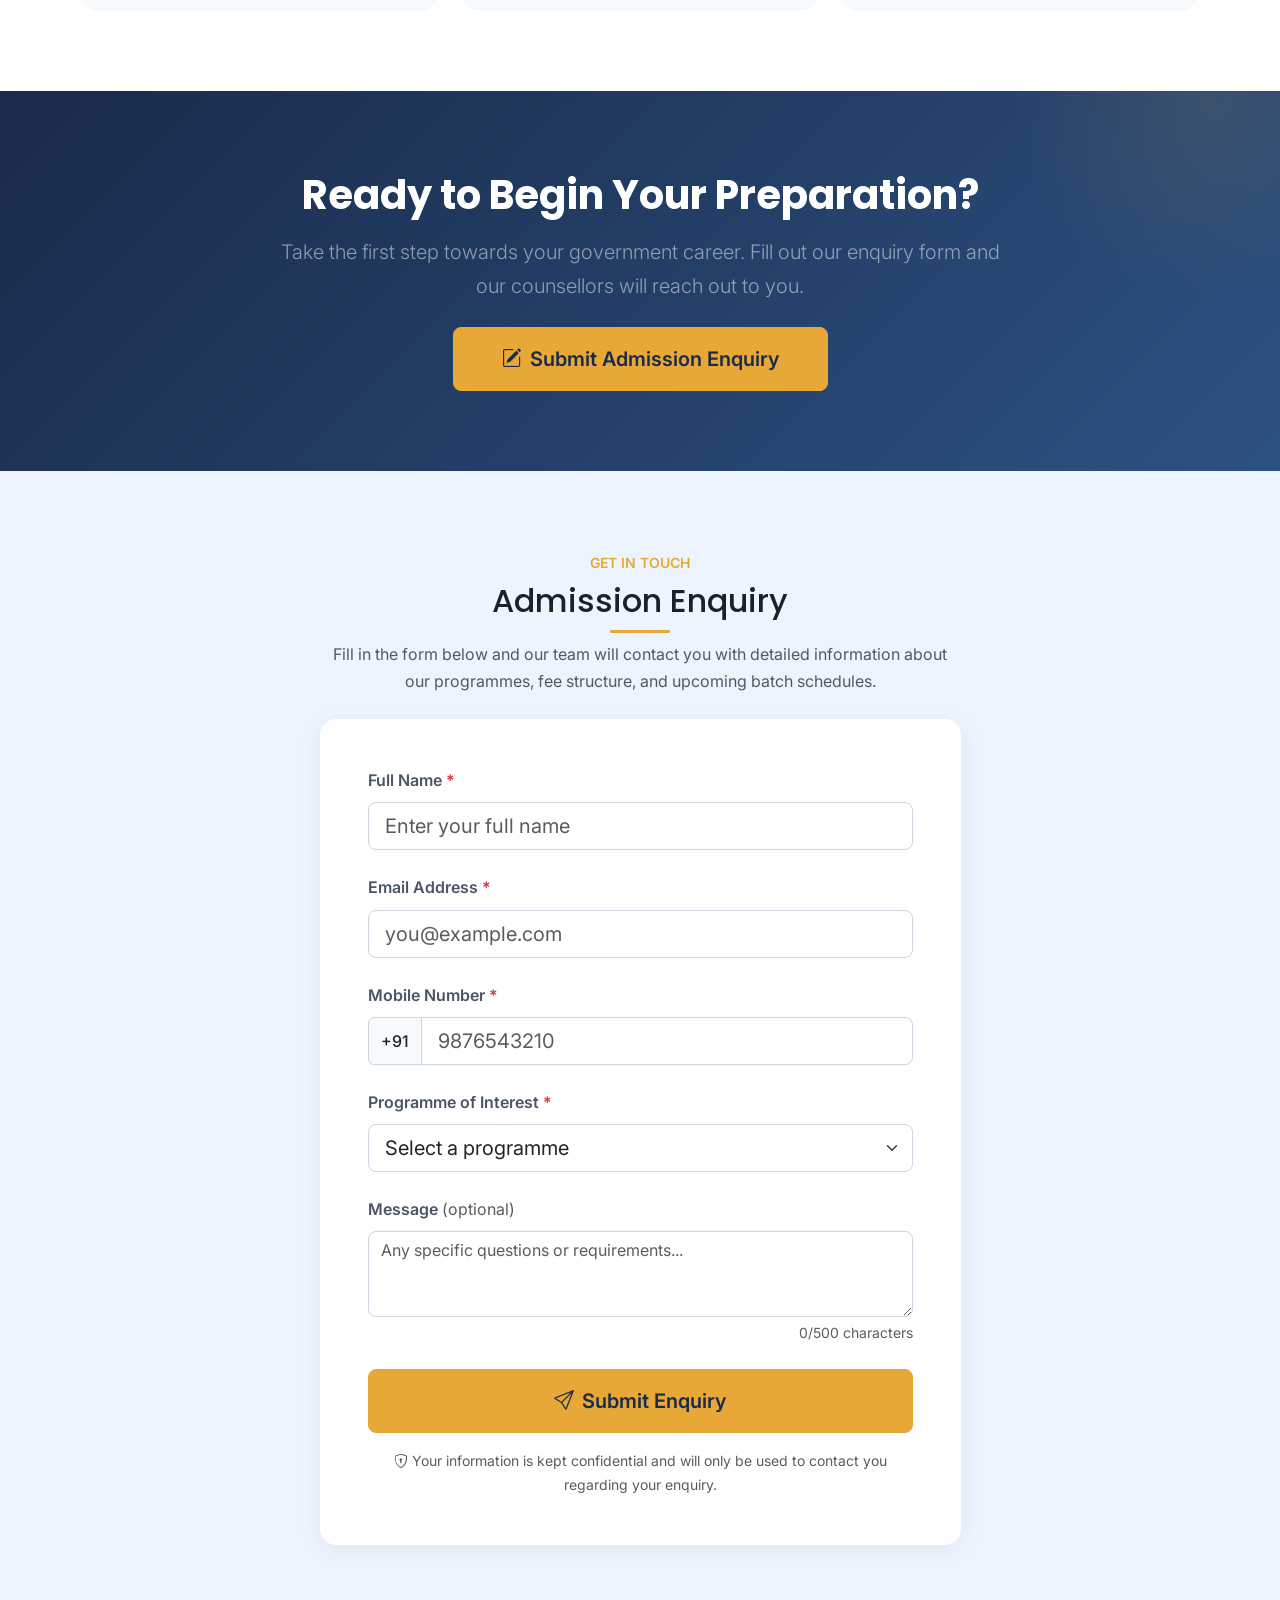
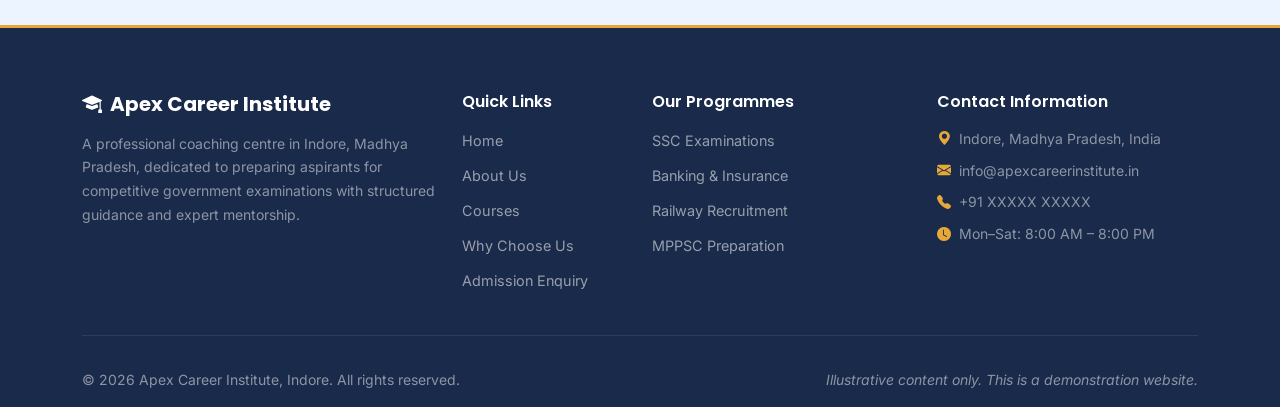
==== commit 032baa43: "Fix accessibility and UX issues from GPT peer review: reduced-motion counters, phone +91 strip, focu" ====
--- a/index.html
+++ b/index.html
@@ -356,7 +356,7 @@
                                             <span class="visually-hidden">(required)</span>
                                         </label>
                                         <input type="text" class="form-control form-control-lg" id="fullName" name="fullName" placeholder="Enter your full name" autocomplete="name" required minlength="2" maxlength="100" aria-describedby="fullNameFeedback">
-                                        <div class="invalid-feedback" id="fullNameFeedback" role="alert"></div>
+                                        <div class="invalid-feedback" id="fullNameFeedback"></div>
                                     </div>
 
                                     <!-- Email -->
@@ -366,7 +366,7 @@
                                             <span class="visually-hidden">(required)</span>
                                         </label>
                                         <input type="email" class="form-control form-control-lg" id="email" name="email" placeholder="you@example.com" autocomplete="email" required aria-describedby="emailFeedback">
-                                        <div class="invalid-feedback" id="emailFeedback" role="alert"></div>
+                                        <div class="invalid-feedback" id="emailFeedback"></div>
                                     </div>
 
                                     <!-- Phone -->
@@ -378,7 +378,7 @@
                                         <div class="input-group has-validation">
                                             <span class="input-group-text" id="phonePrefix">+91</span>
                                             <input type="tel" class="form-control form-control-lg" id="phone" name="phone" placeholder="9876543210" autocomplete="tel-national" required pattern="[6-9][0-9]{9}" maxlength="10" aria-describedby="phonePrefix phoneFeedback">
-                                            <div class="invalid-feedback" id="phoneFeedback" role="alert"></div>
+                                            <div class="invalid-feedback" id="phoneFeedback"></div>
                                         </div>
                                     </div>
 
@@ -396,7 +396,7 @@
                                             <option value="mppsc">MPPSC (Prelims / Mains / Interview)</option>
                                             <option value="other">Other / Multiple Programmes</option>
                                         </select>
-                                        <div class="invalid-feedback" id="courseFeedback" role="alert"></div>
+                                        <div class="invalid-feedback" id="courseFeedback"></div>
                                     </div>
 
                                     <!-- Message -->
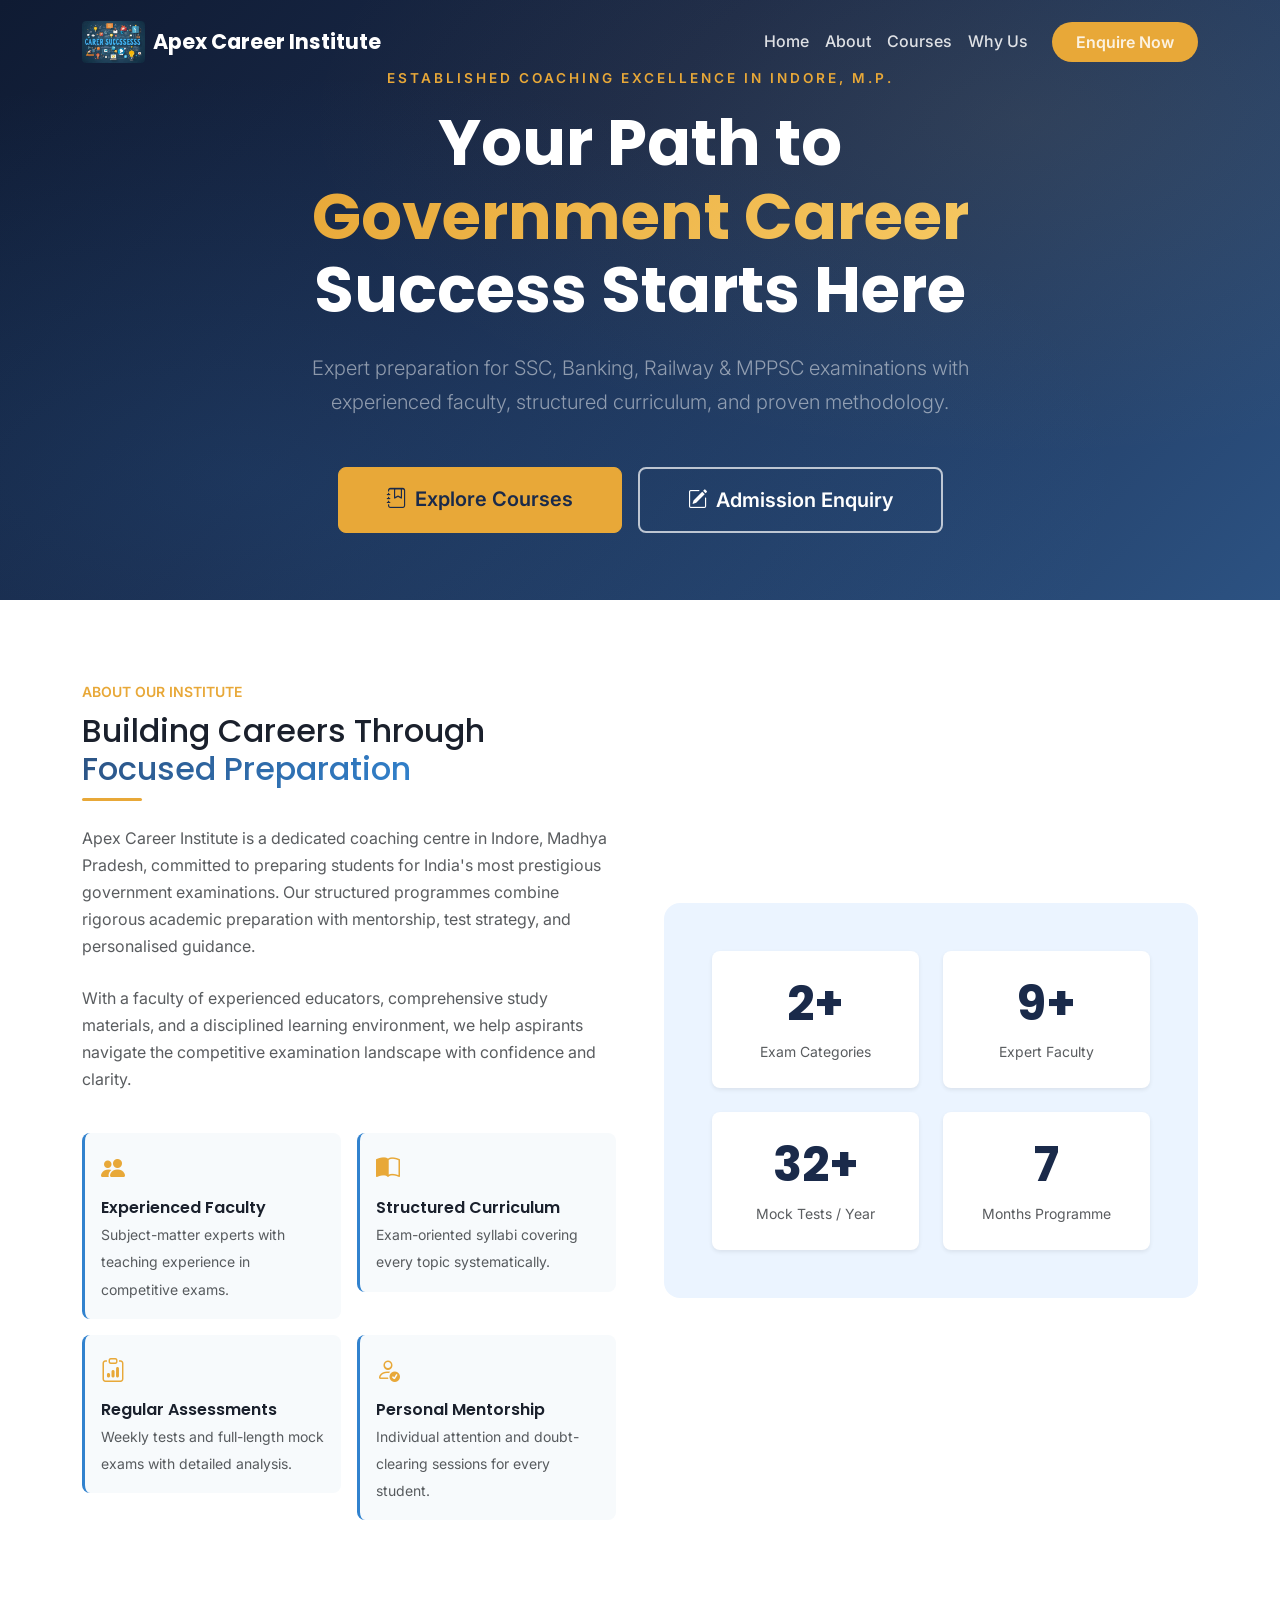
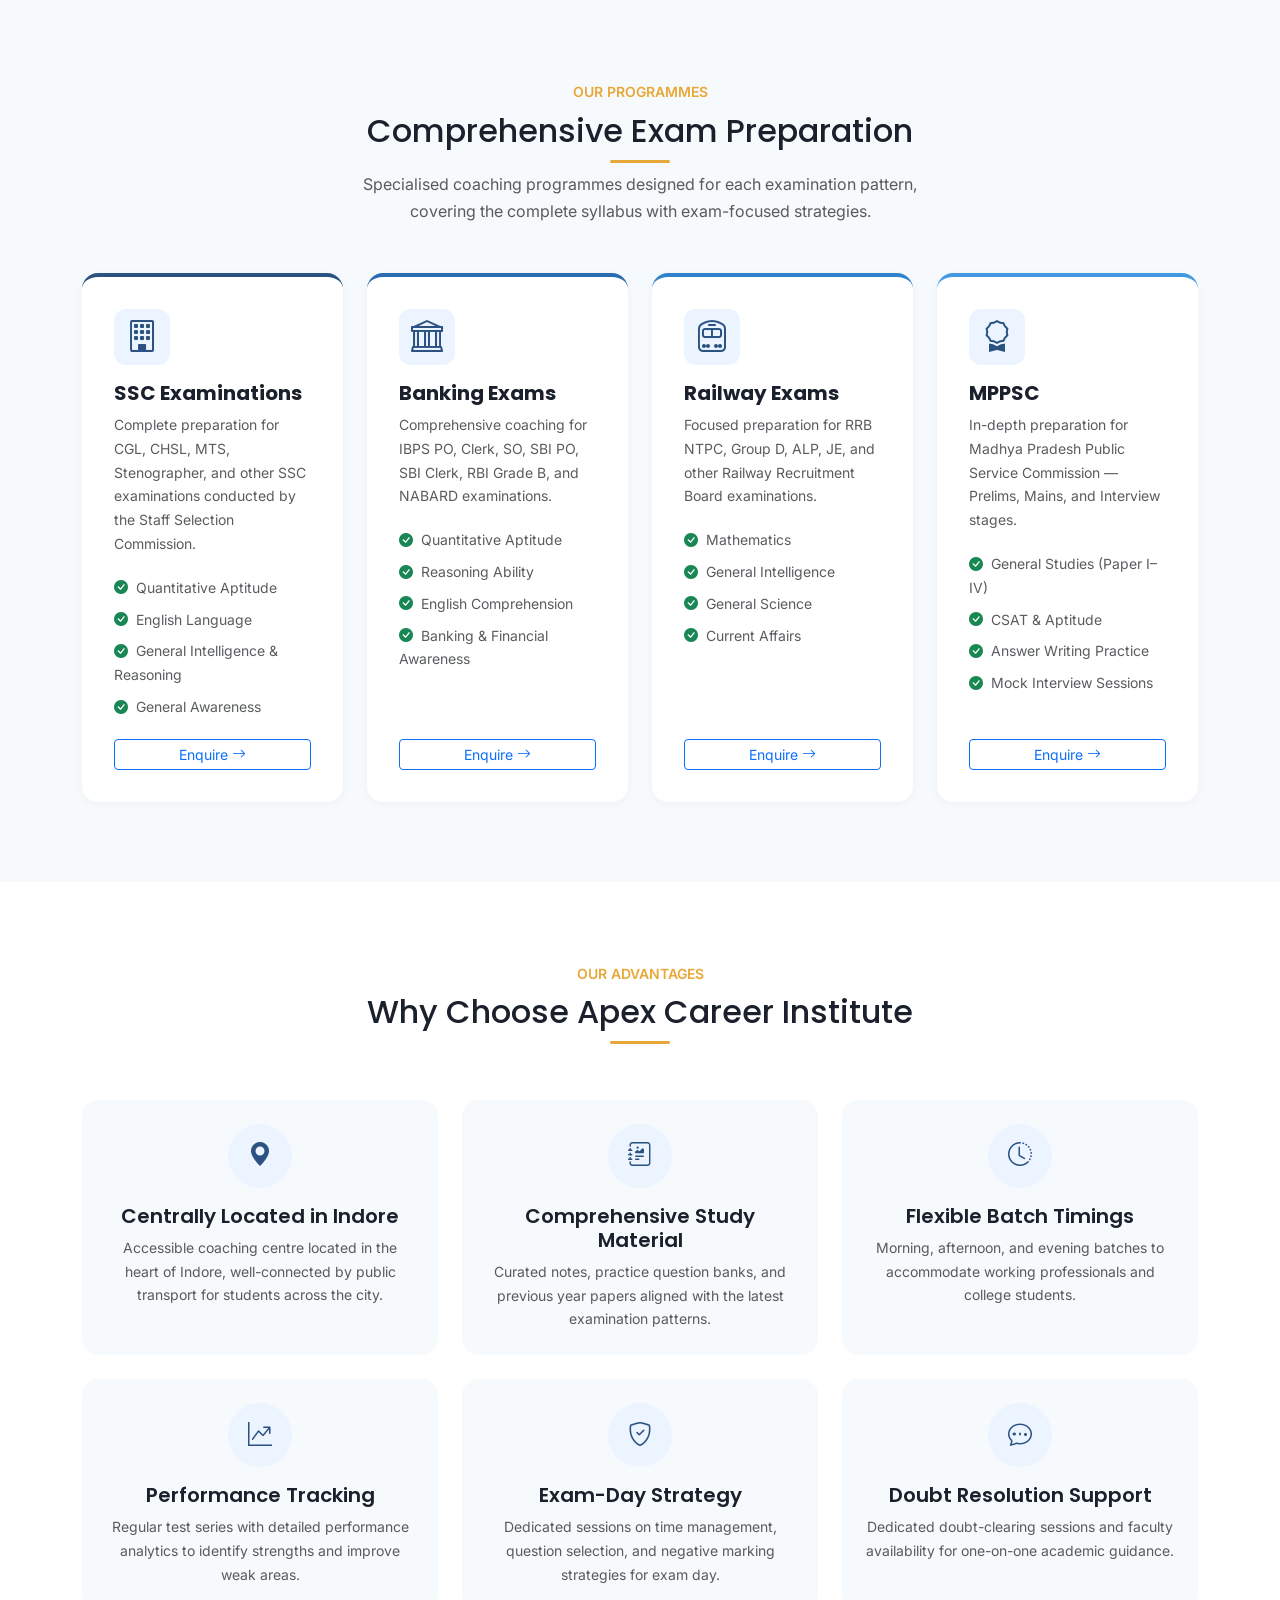
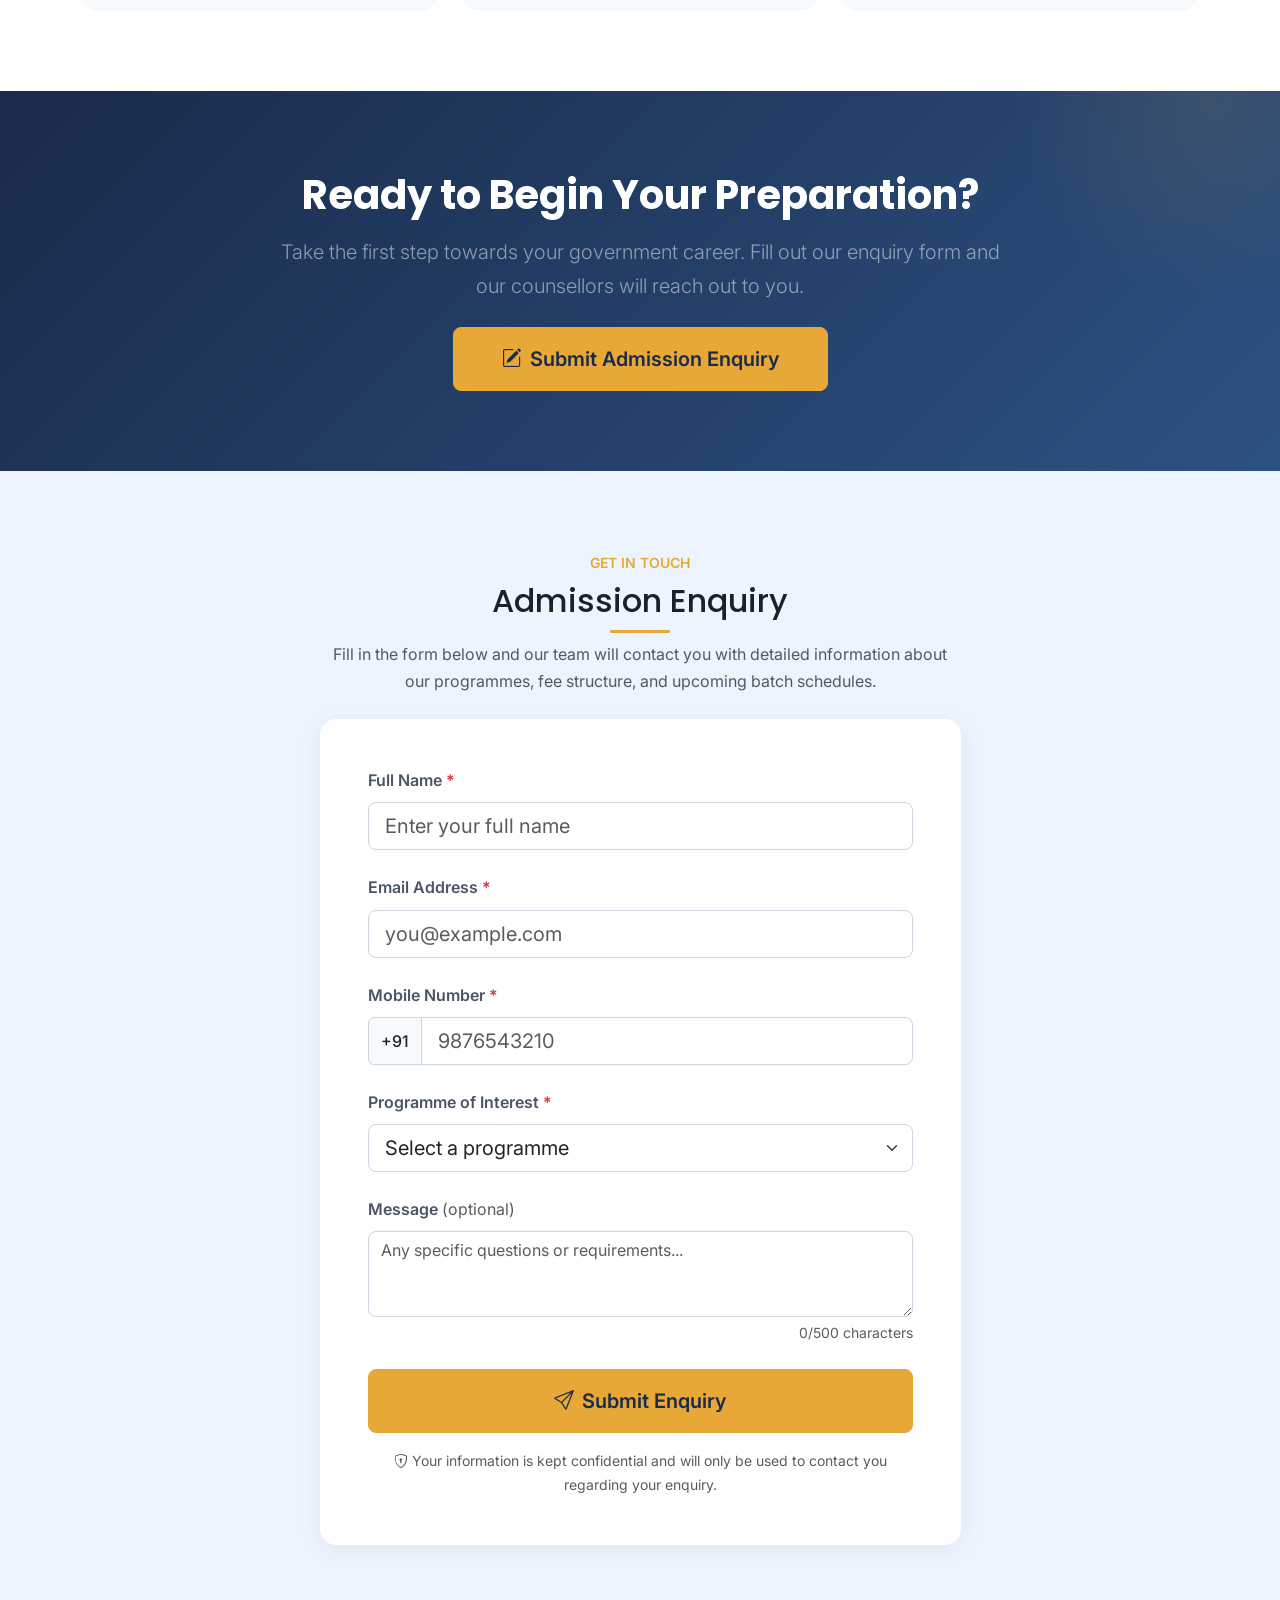
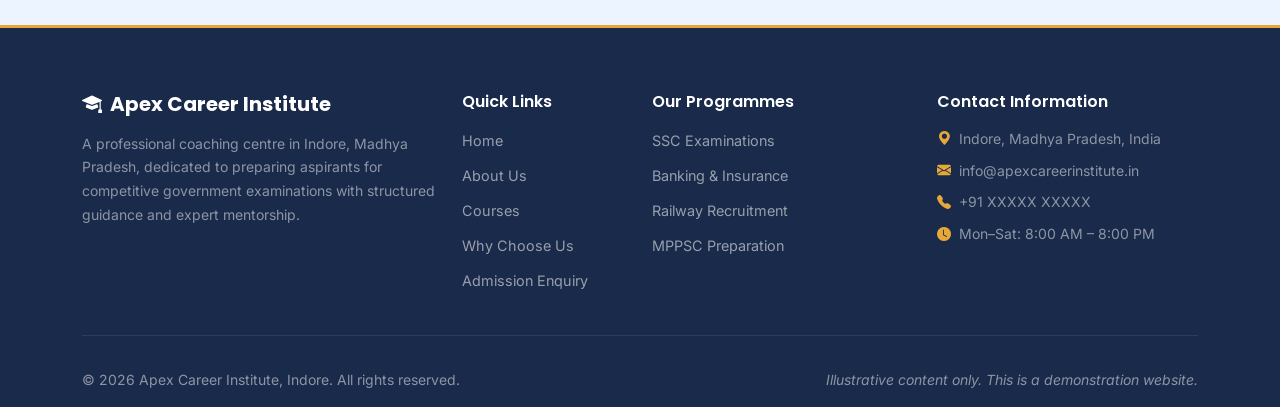
==== commit 99df1dce: "Integrate institute logo ICON.jpg and favicon into navigation and header" ====
--- a/index.html
+++ b/index.html
@@ -8,6 +8,10 @@
     <meta name="author" content="Apex Career Institute">
     <title>Apex Career Institute — Premier Competitive Exam Coaching in Indore</title>
 
+    <!-- Favicon -->
+    <link rel="icon" type="image/x-icon" href="favicon.ico">
+    <link rel="icon" type="image/jpeg" href="ICON.jpg">
+
     <!-- Preconnect for performance -->
     <link rel="preconnect" href="https://fonts.googleapis.com">
     <link rel="preconnect" href="https://fonts.gstatic.com" crossorigin>
@@ -32,8 +36,9 @@
     <!-- ===== NAVBAR ===== -->
     <nav class="navbar navbar-expand-lg navbar-dark navbar-custom fixed-top" id="mainNav" aria-label="Main navigation">
         <div class="container">
-            <a class="navbar-brand fw-bold" href="#">
-                <i class="bi bi-mortarboard-fill me-2" aria-hidden="true"></i>Apex Career Institute
+            <a class="navbar-brand fw-bold d-flex align-items-center" href="#">
+                <img src="ICON.jpg" alt="Apex Career Institute Logo" class="institute-logo me-2">
+                <span>Apex Career Institute</span>
             </a>
             <button class="navbar-toggler border-0" type="button" data-bs-toggle="offcanvas" data-bs-target="#navbarOffcanvas" aria-controls="navbarOffcanvas" aria-label="Toggle navigation">
                 <span class="navbar-toggler-icon"></span>
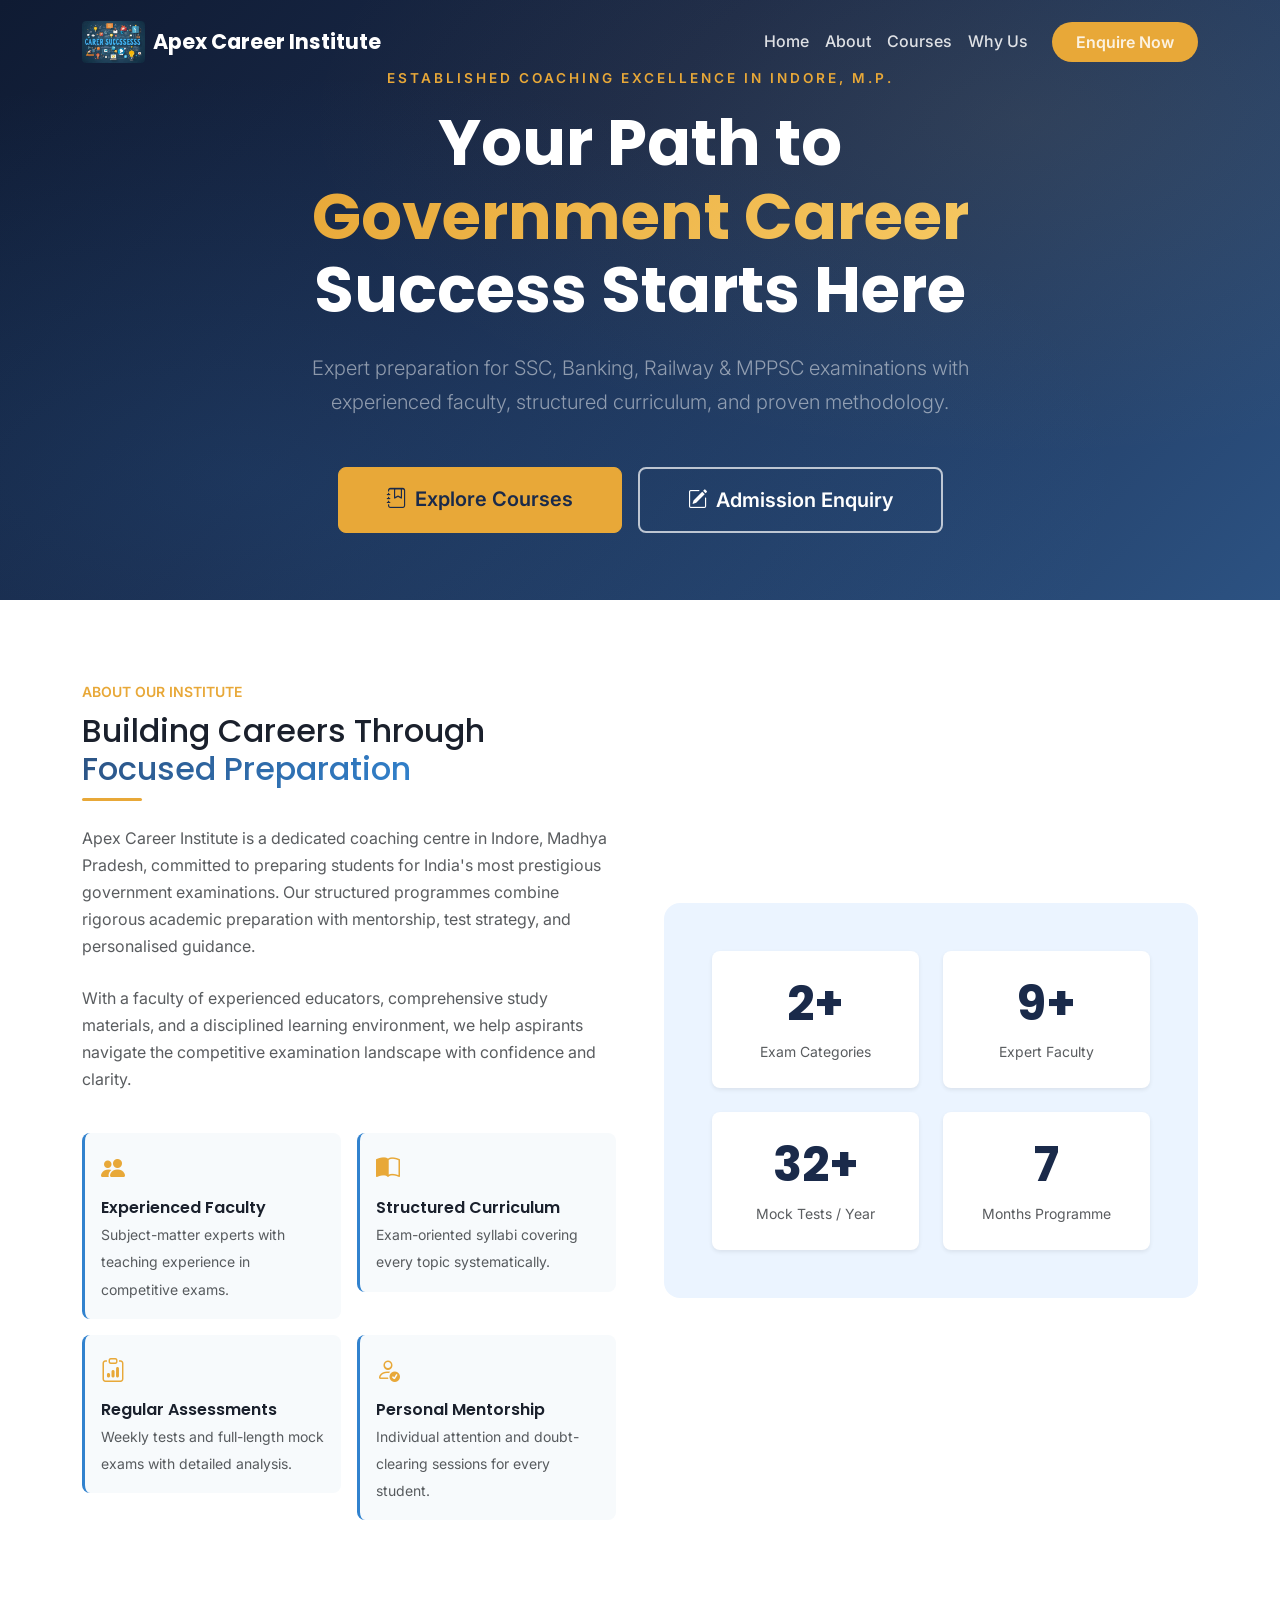
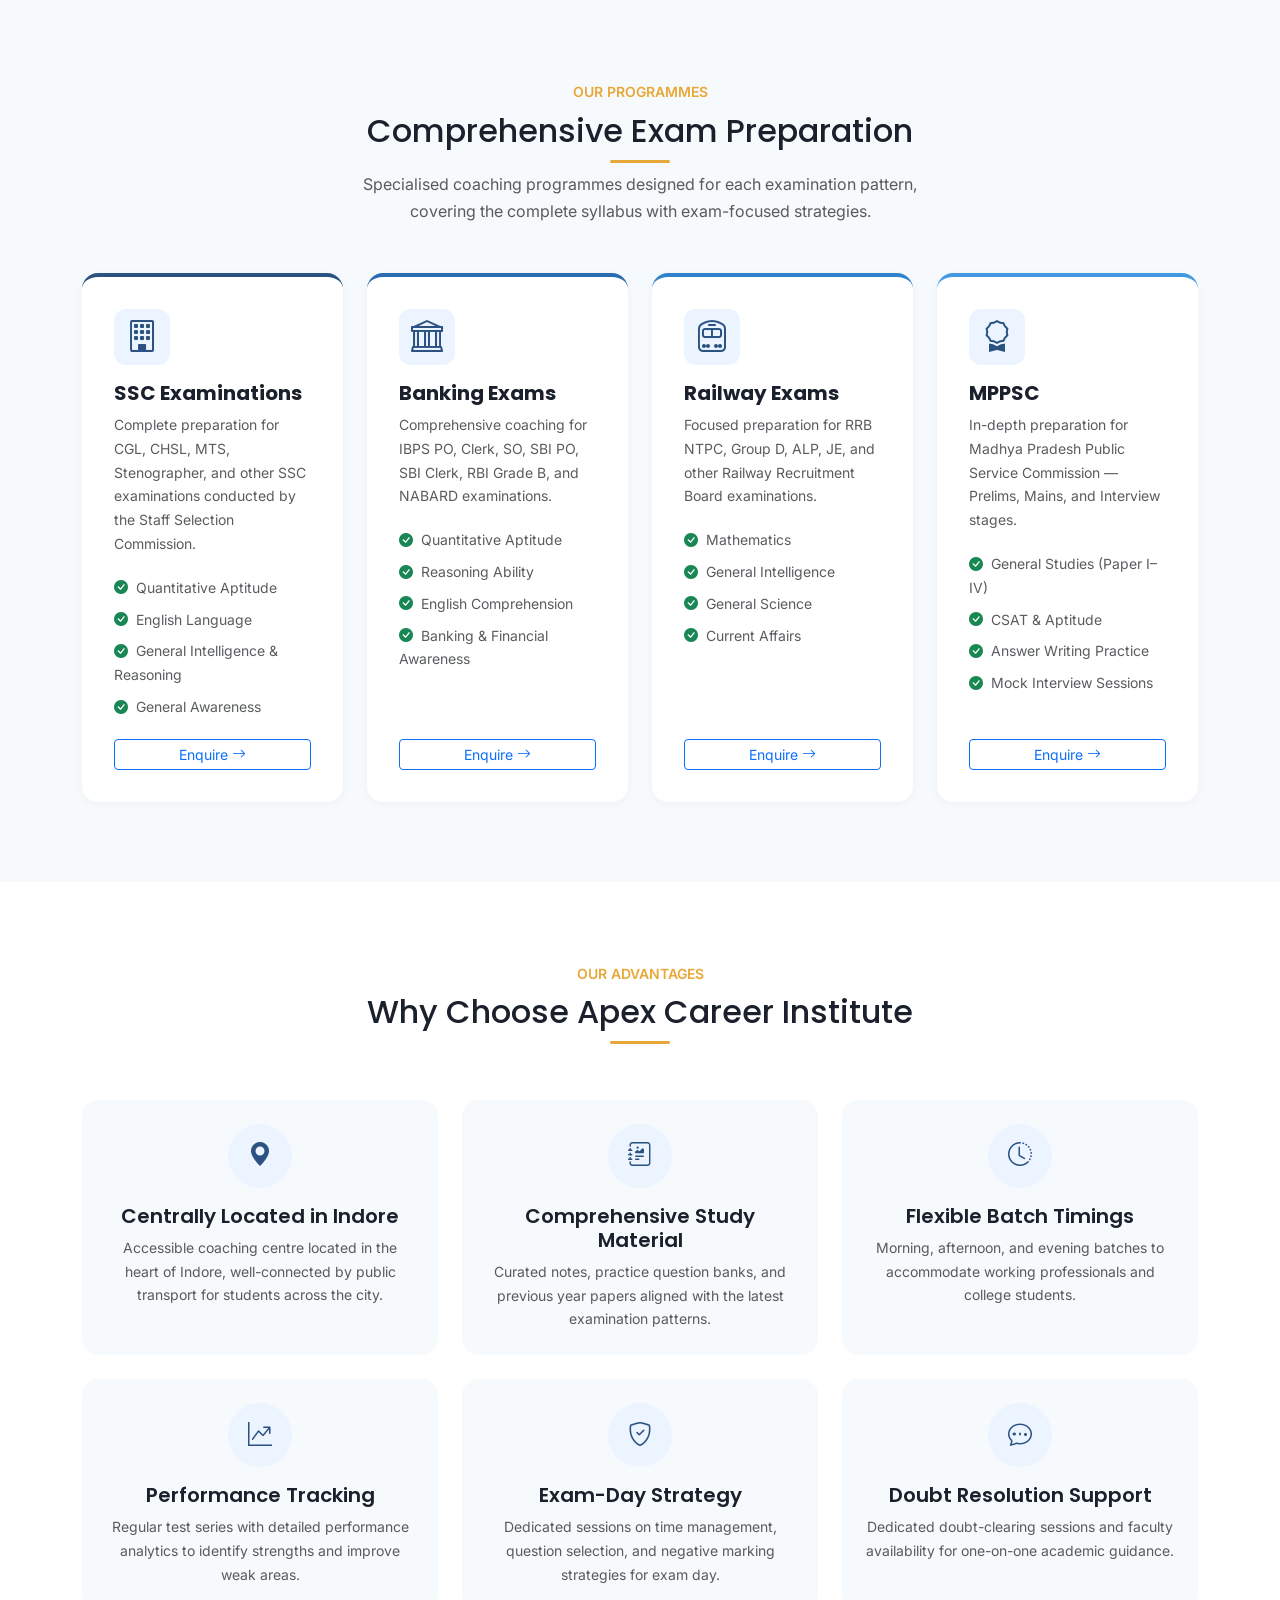
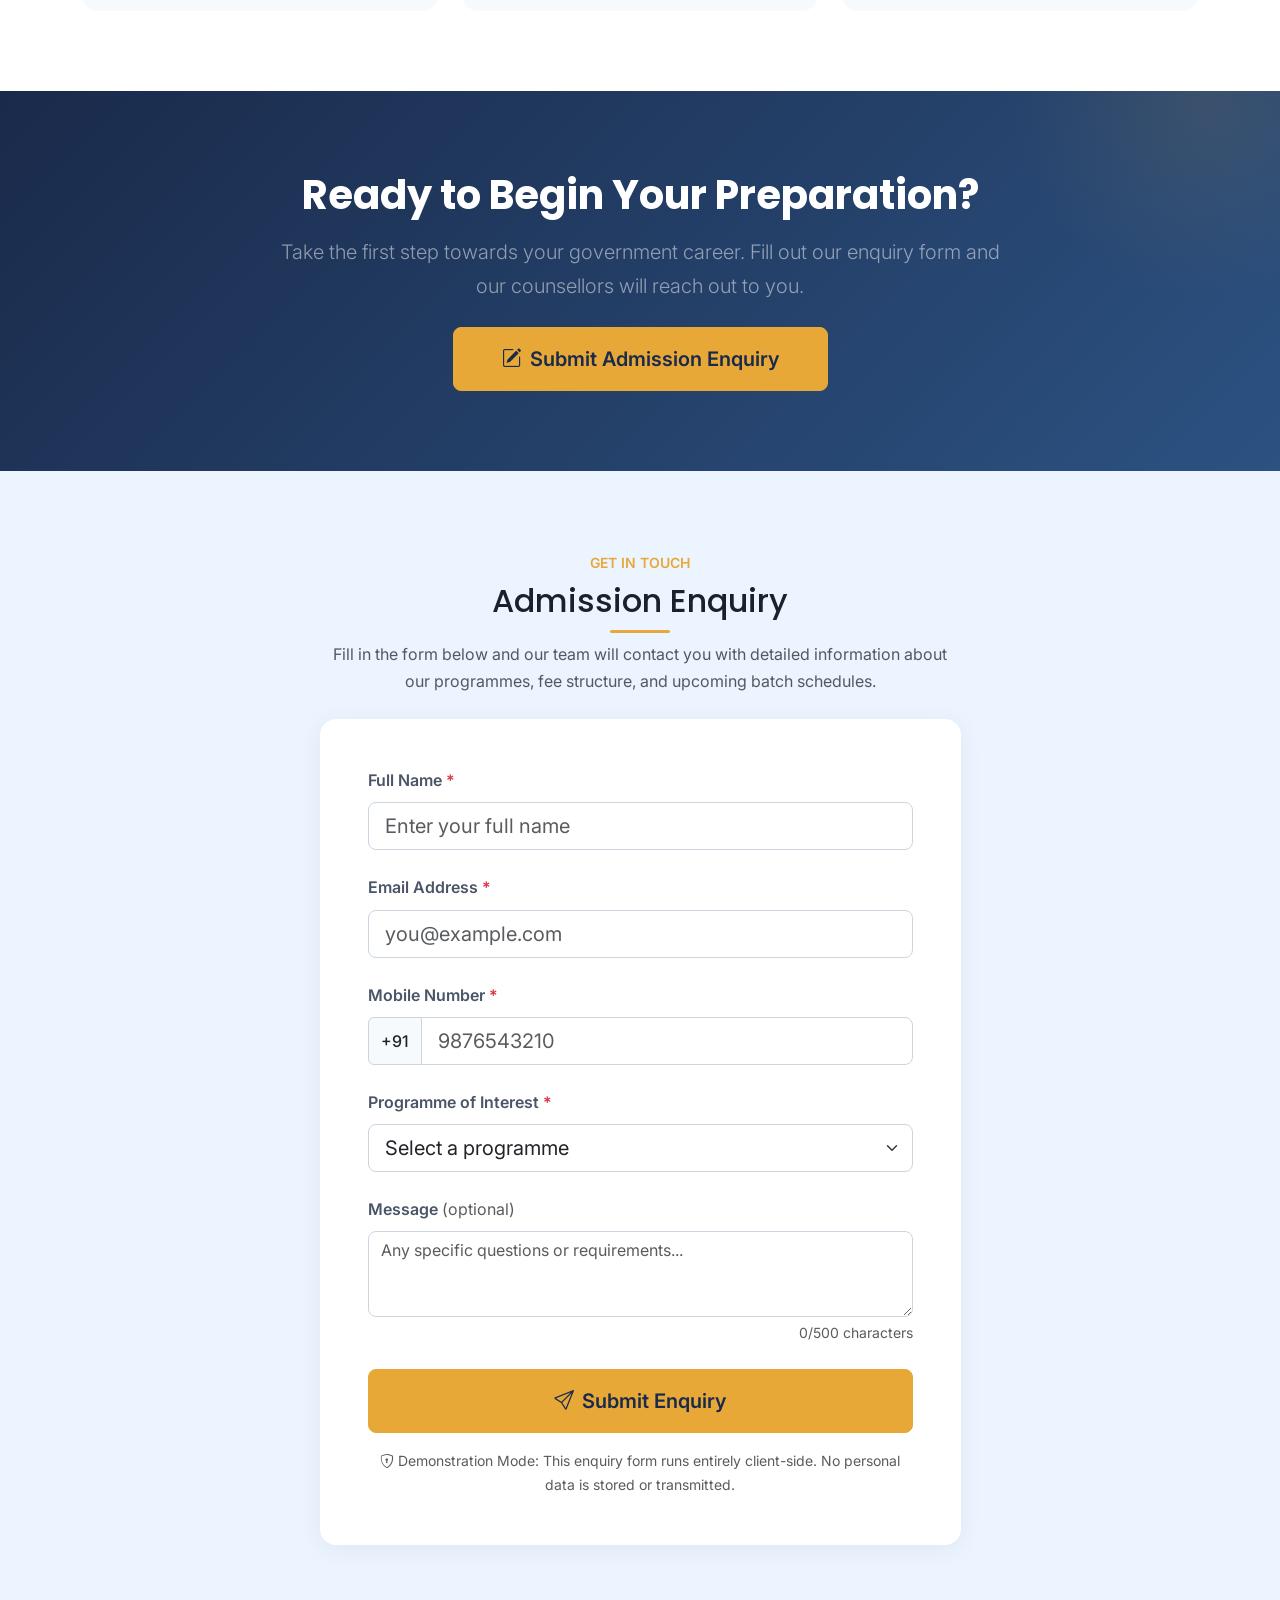
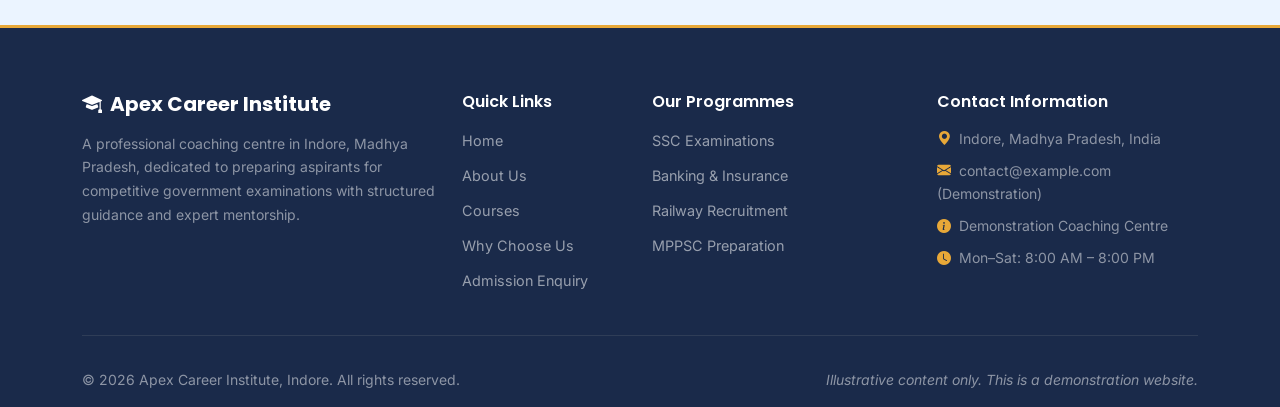
==== commit 99713d29: "Finalize website: clickable logo, unicode marks name validation, demo disclaimers, GitHub Pages work" ====
--- a/index.html
+++ b/index.html
@@ -36,7 +36,7 @@
     <!-- ===== NAVBAR ===== -->
     <nav class="navbar navbar-expand-lg navbar-dark navbar-custom fixed-top" id="mainNav" aria-label="Main navigation">
         <div class="container">
-            <a class="navbar-brand fw-bold d-flex align-items-center" href="#">
+            <a class="navbar-brand fw-bold d-flex align-items-center" href="#home" aria-label="Apex Career Institute - Return to Homepage">
                 <img src="ICON.jpg" alt="Apex Career Institute Logo" class="institute-logo me-2">
                 <span>Apex Career Institute</span>
             </a>
@@ -428,7 +428,7 @@
                                     </div>
 
                                     <p class="text-muted text-center small mt-3 mb-0">
-                                        <i class="bi bi-shield-lock me-1" aria-hidden="true"></i>Your information is kept confidential and will only be used to contact you regarding your enquiry.
+                                        <i class="bi bi-shield-lock me-1" aria-hidden="true"></i>Demonstration Mode: This enquiry form runs entirely client-side. No personal data is stored or transmitted.
                                     </p>
                                 </form>
                             </div>
@@ -439,8 +439,8 @@
                                     <div class="mb-3">
                                         <i class="bi bi-check-circle-fill text-success display-3" aria-hidden="true"></i>
                                     </div>
-                                    <h3 class="fw-bold mb-2">Enquiry Submitted Successfully!</h3>
-                                    <p class="text-muted mb-4">Thank you for your interest in Apex Career Institute. Our academic counsellors will contact you within 24–48 hours with detailed information about your selected programme.</p>
+                                    <h3 class="fw-bold mb-2">Enquiry Validated Successfully!</h3>
+                                    <p class="text-muted mb-4">Thank you for testing the Apex Career Institute prototype. Your form inputs passed all validation checks. (Demonstration website — no backend enquiry was transmitted).</p>
                                     <button type="button" class="btn btn-outline-primary" id="submitAnother">
                                         <i class="bi bi-plus-circle me-2" aria-hidden="true"></i>Submit Another Enquiry
                                     </button>
@@ -497,10 +497,10 @@
                             <i class="bi bi-geo-alt-fill me-2 text-accent" aria-hidden="true"></i>Indore, Madhya Pradesh, India
                         </li>
                         <li class="mb-2">
-                            <i class="bi bi-envelope-fill me-2 text-accent" aria-hidden="true"></i>info@apexcareerinstitute.in
+                            <i class="bi bi-envelope-fill me-2 text-accent" aria-hidden="true"></i>contact@example.com (Demonstration)
                         </li>
                         <li class="mb-2">
-                            <i class="bi bi-telephone-fill me-2 text-accent" aria-hidden="true"></i>+91 XXXXX XXXXX
+                            <i class="bi bi-info-circle-fill me-2 text-accent" aria-hidden="true"></i>Demonstration Coaching Centre
                         </li>
                         <li>
                             <i class="bi bi-clock-fill me-2 text-accent" aria-hidden="true"></i>Mon–Sat: 8:00 AM – 8:00 PM
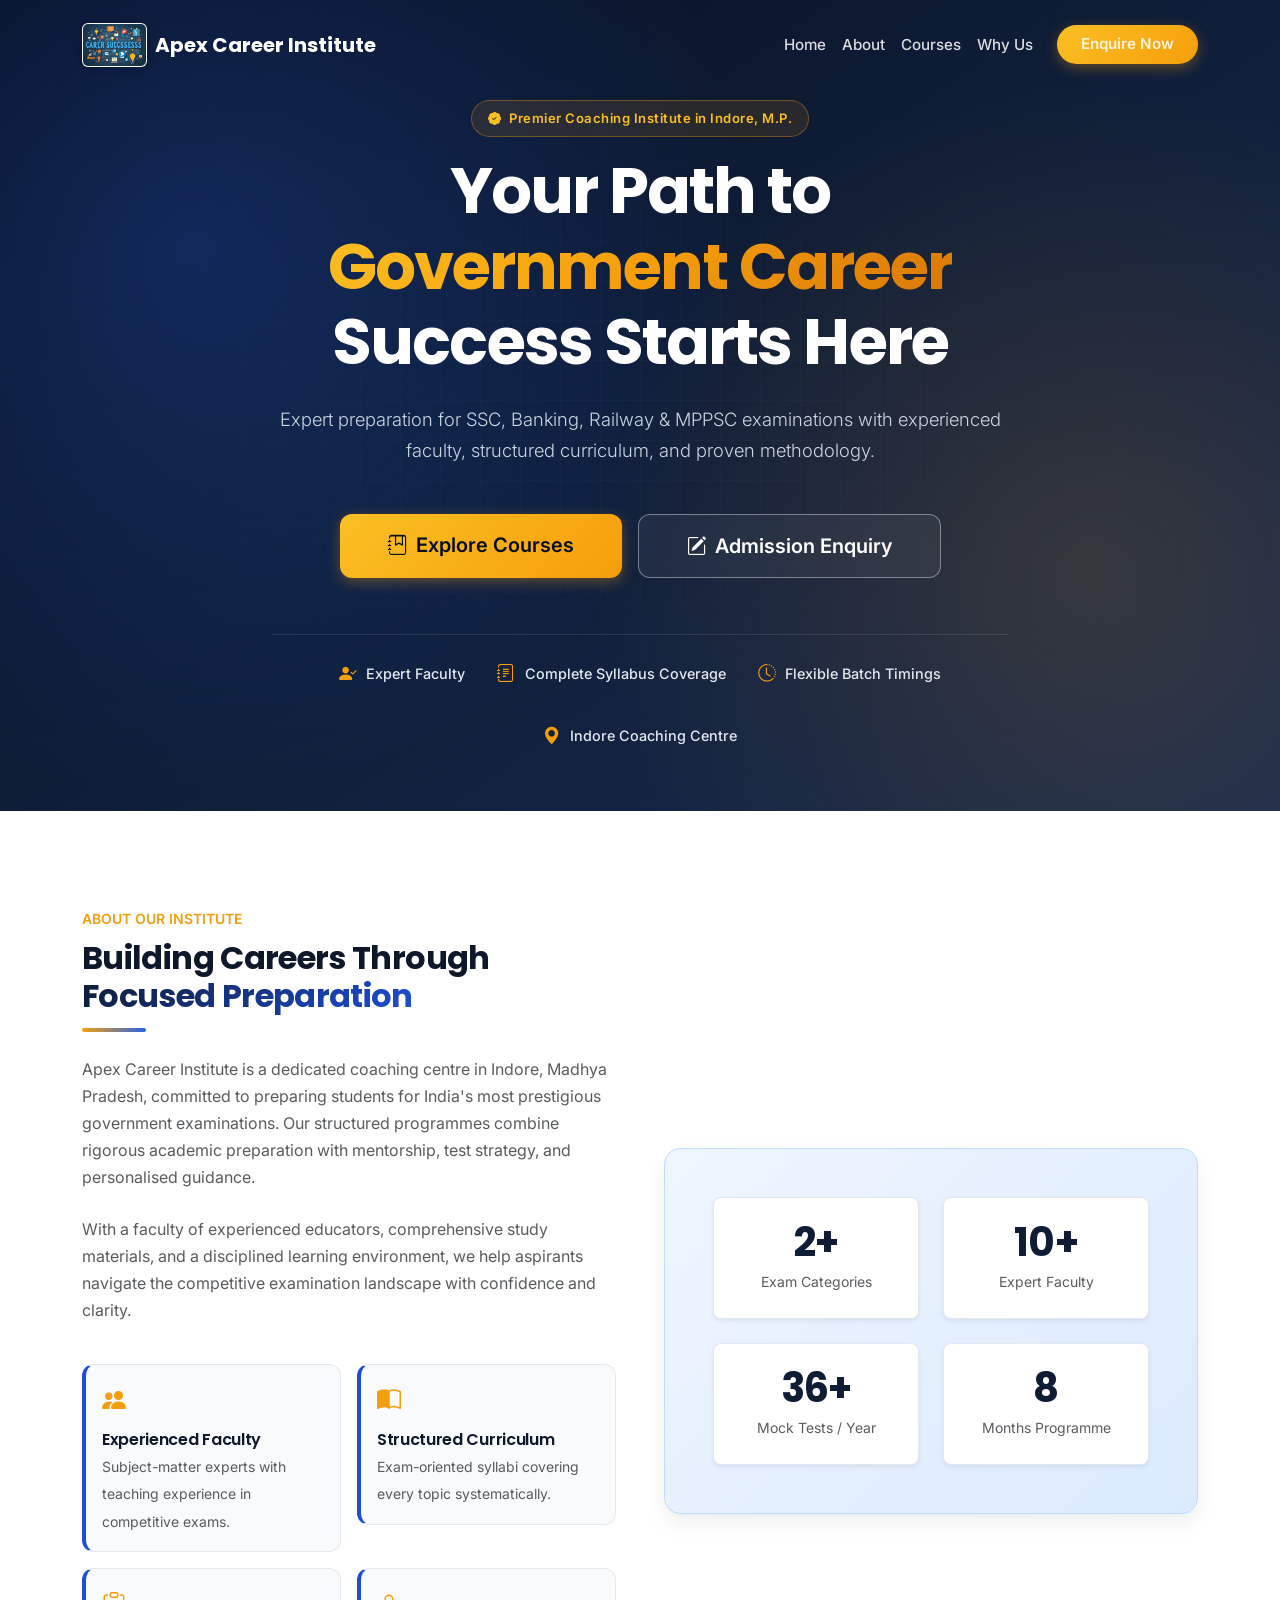
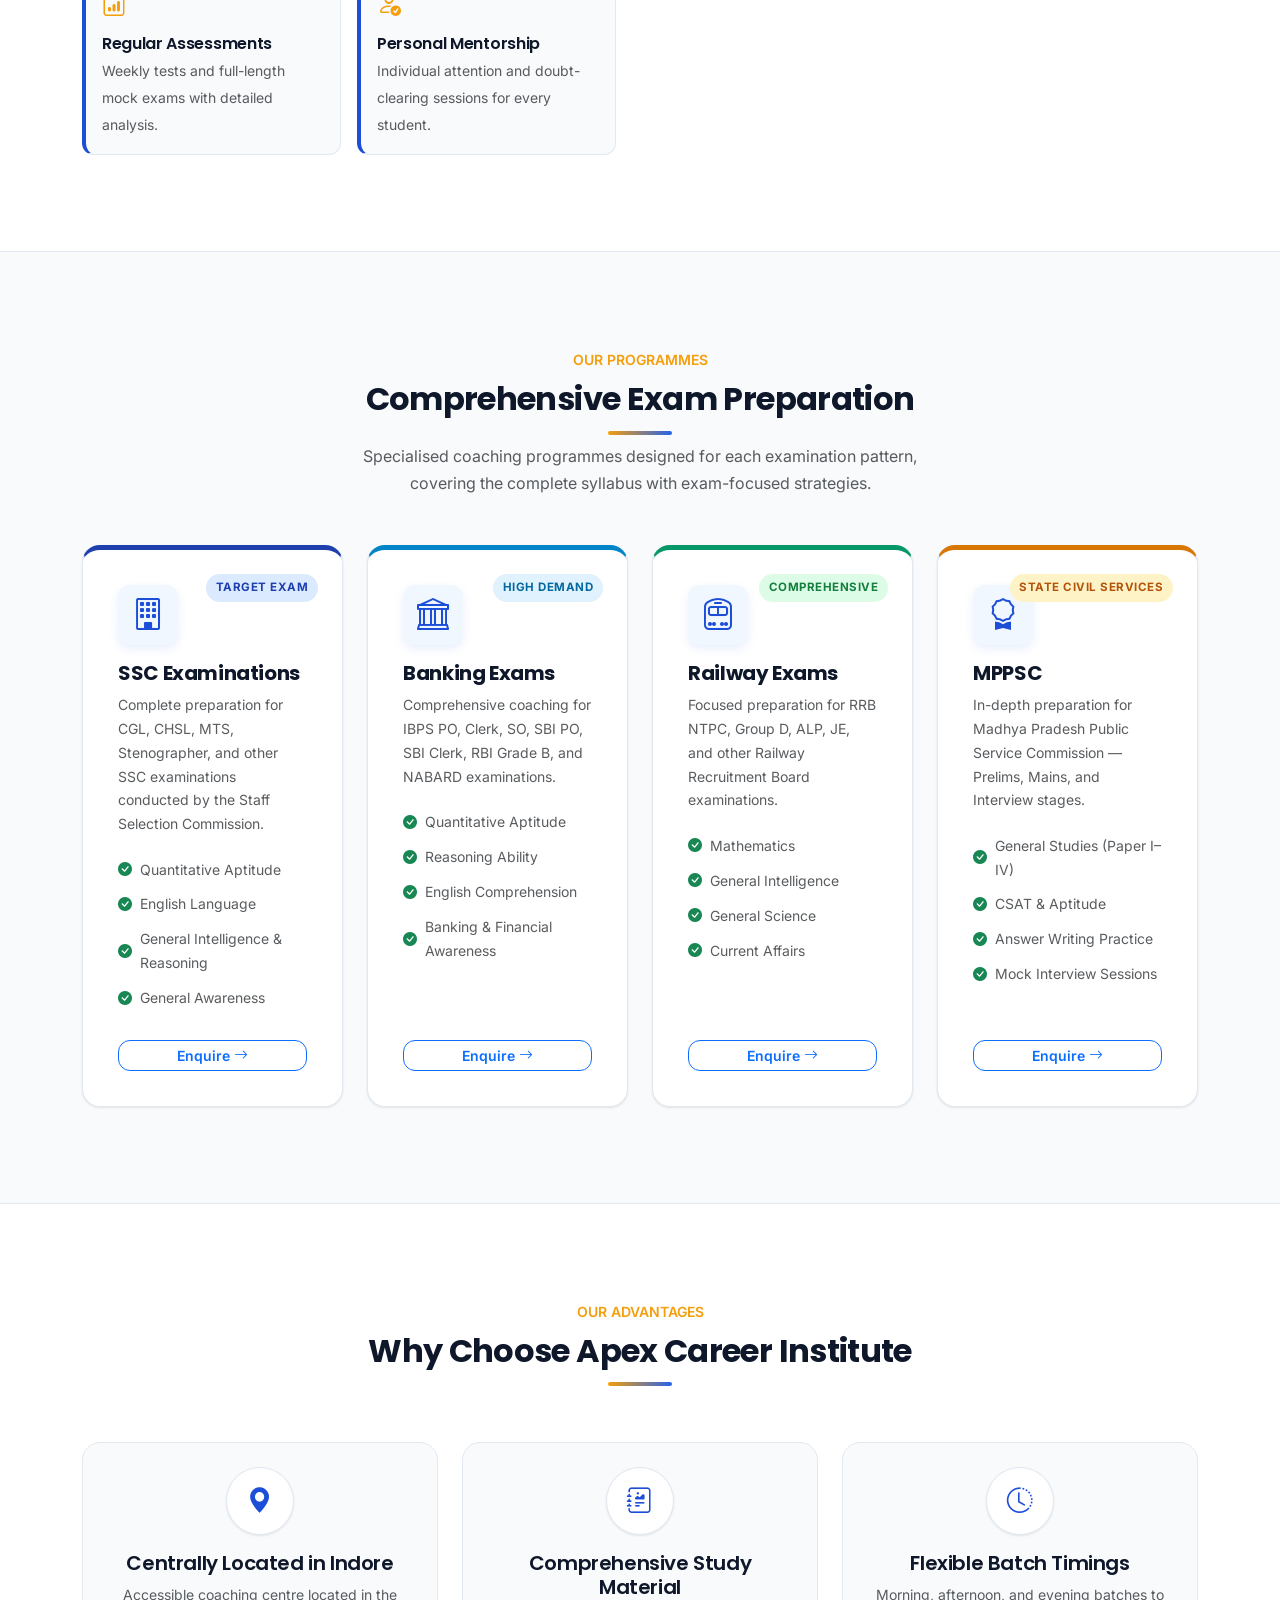
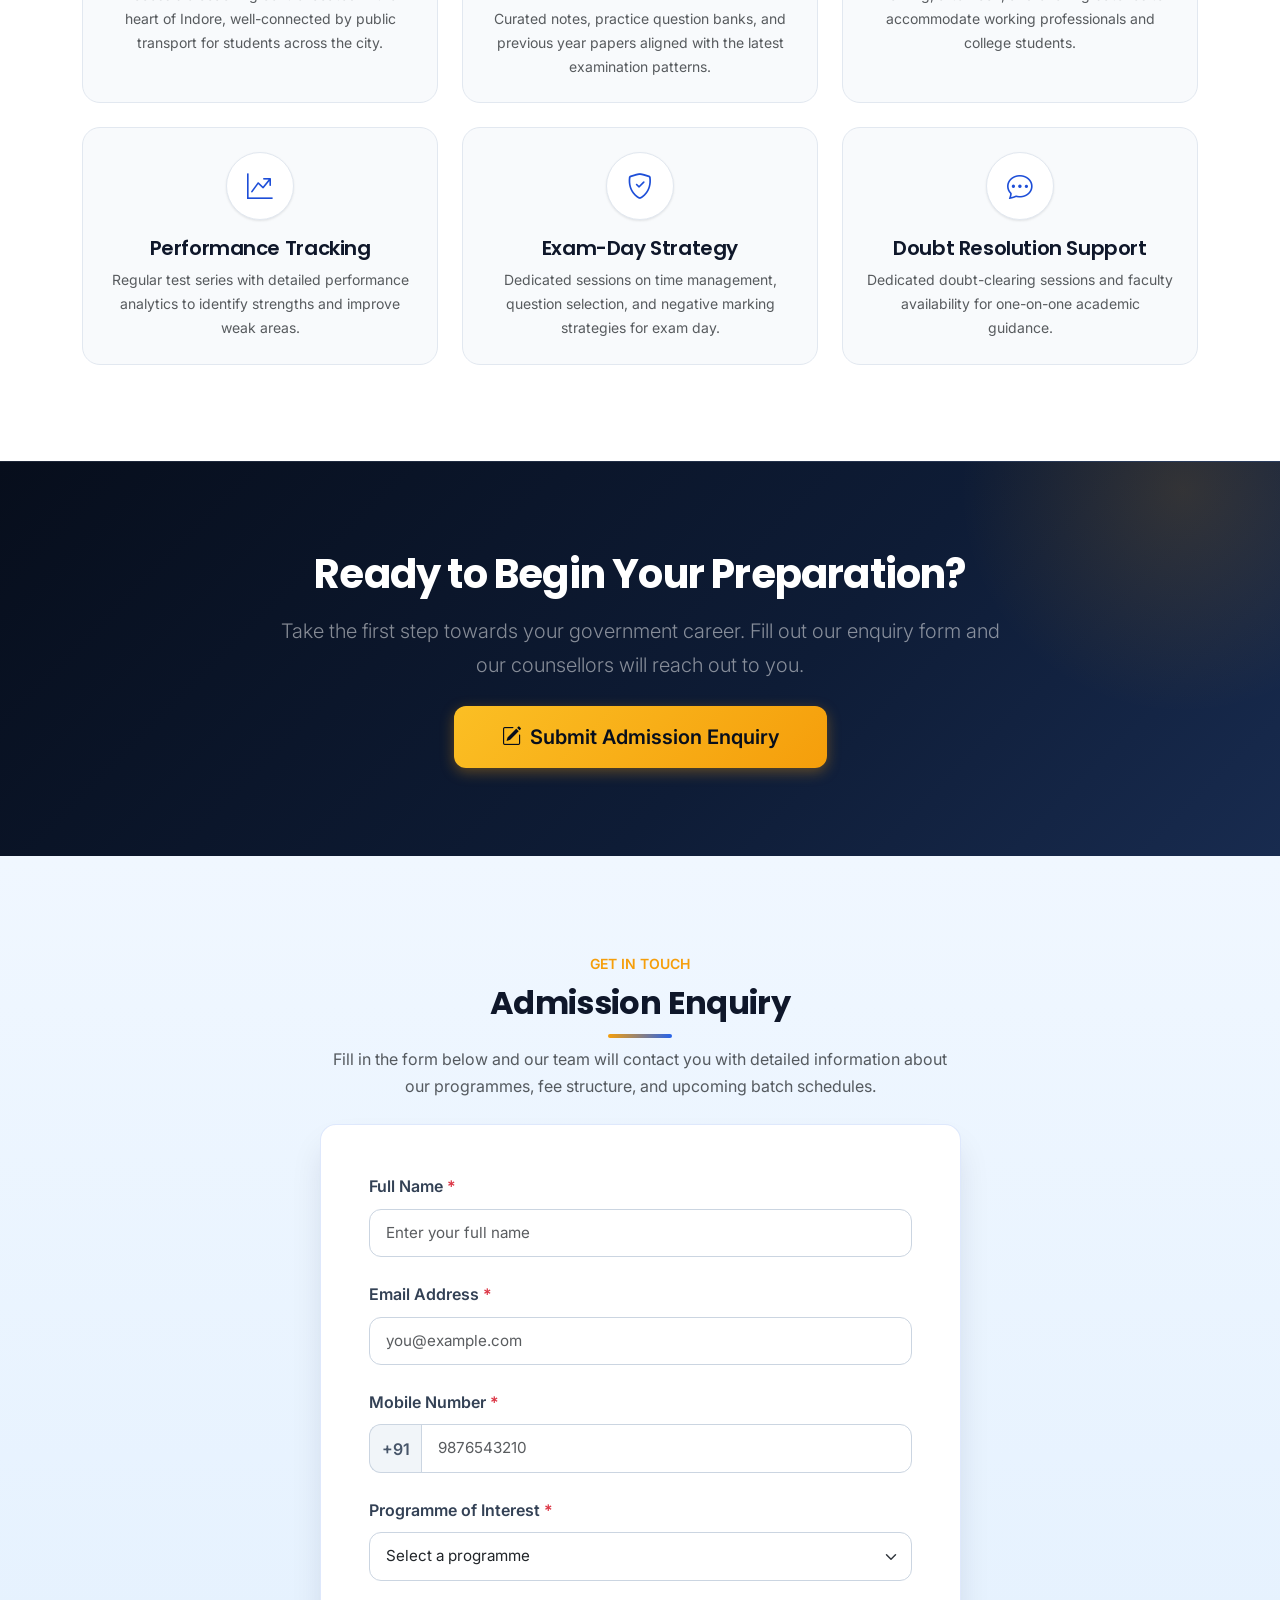
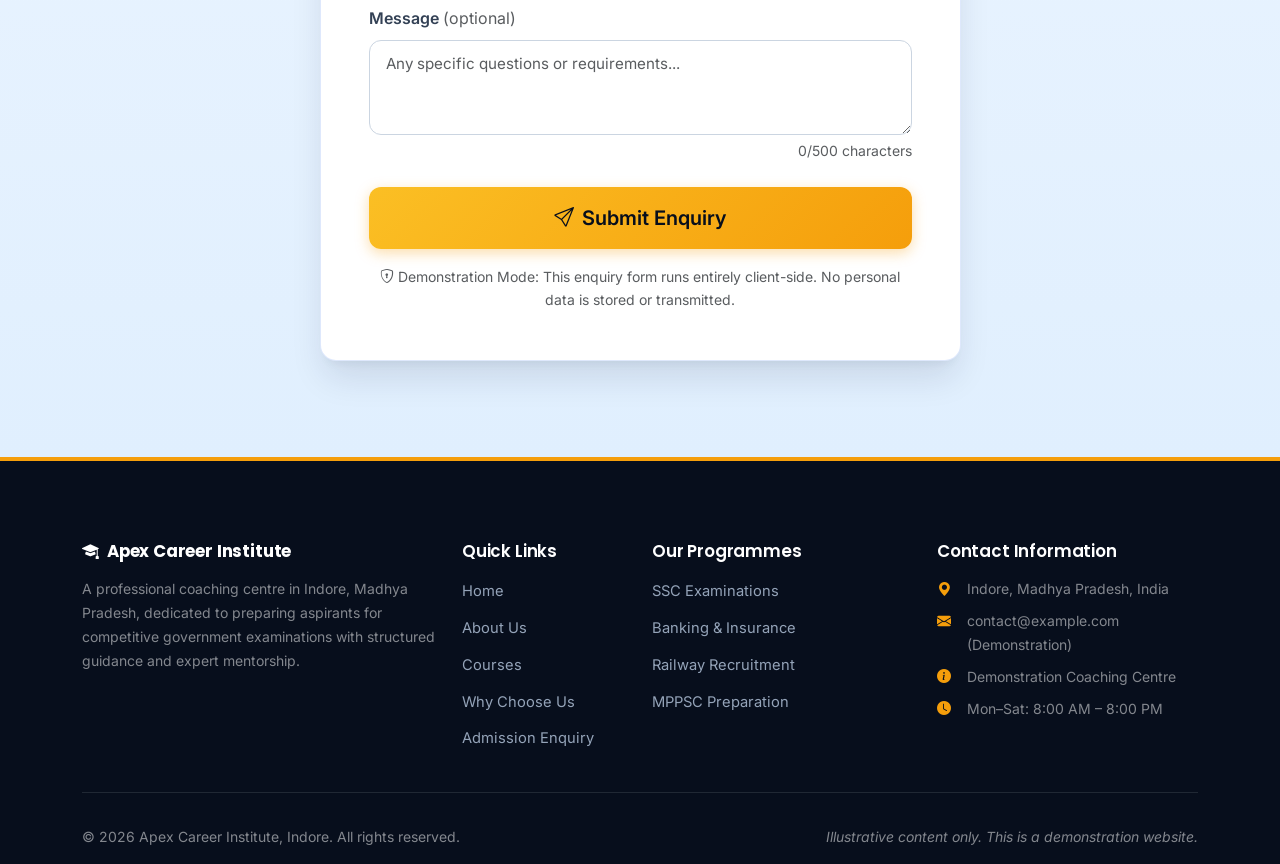
==== commit 768dbb71: "Elevate frontend design: premium lighting, trust badges, refined course cards, modern typography and" ====
--- a/index.html
+++ b/index.html
@@ -73,7 +73,11 @@
         <div class="container position-relative" style="z-index: 2;">
             <div class="row justify-content-center text-center">
                 <div class="col-lg-9 col-xl-8">
-                    <p class="hero-tagline text-uppercase fw-semibold mb-3 fade-in-up">Established Coaching Excellence in Indore, M.P.</p>
+                    <div class="mb-3">
+                        <span class="trust-badge fade-in-up">
+                            <i class="bi bi-patch-check-fill me-2" aria-hidden="true"></i>Premier Coaching Institute in Indore, M.P.
+                        </span>
+                    </div>
                     <h1 class="hero-title display-3 fw-bold text-white mb-4 fade-in-up">
                         Your Path to <span class="text-gradient-gold">Government Career</span> Success Starts Here
                     </h1>
@@ -87,6 +91,25 @@
                         <a href="#enquiry" class="btn btn-outline-custom btn-lg px-5 py-3 fw-semibold">
                             <i class="bi bi-pencil-square me-2" aria-hidden="true"></i>Admission Enquiry
                         </a>
+                    </div>
+                    
+                    <div class="hero-trust-strip fade-in-up">
+                        <div class="hero-trust-item">
+                            <i class="bi bi-person-check-fill" aria-hidden="true"></i>
+                            <span>Expert Faculty</span>
+                        </div>
+                        <div class="hero-trust-item">
+                            <i class="bi bi-journal-text" aria-hidden="true"></i>
+                            <span>Complete Syllabus Coverage</span>
+                        </div>
+                        <div class="hero-trust-item">
+                            <i class="bi bi-clock-history" aria-hidden="true"></i>
+                            <span>Flexible Batch Timings</span>
+                        </div>
+                        <div class="hero-trust-item">
+                            <i class="bi bi-geo-alt-fill" aria-hidden="true"></i>
+                            <span>Indore Coaching Centre</span>
+                        </div>
                     </div>
                 </div>
             </div>
@@ -147,25 +170,25 @@
                             <div class="row g-4">
                                 <div class="col-6">
                                     <div class="stat-card bg-white rounded-3 p-4 shadow-sm">
-                                        <div class="counter display-5 fw-bold text-navy" data-target="4" data-suffix="+">0</div>
+                                        <div class="counter display-5 fw-bold text-navy" data-target="4" data-suffix="+">4+</div>
                                         <p class="text-muted small mt-2 mb-0">Exam Categories</p>
                                     </div>
                                 </div>
                                 <div class="col-6">
                                     <div class="stat-card bg-white rounded-3 p-4 shadow-sm">
-                                        <div class="counter display-5 fw-bold text-navy" data-target="15" data-suffix="+">0</div>
+                                        <div class="counter display-5 fw-bold text-navy" data-target="15" data-suffix="+">15+</div>
                                         <p class="text-muted small mt-2 mb-0">Expert Faculty</p>
                                     </div>
                                 </div>
                                 <div class="col-6">
                                     <div class="stat-card bg-white rounded-3 p-4 shadow-sm">
-                                        <div class="counter display-5 fw-bold text-navy" data-target="50" data-suffix="+">0</div>
+                                        <div class="counter display-5 fw-bold text-navy" data-target="50" data-suffix="+">50+</div>
                                         <p class="text-muted small mt-2 mb-0">Mock Tests / Year</p>
                                     </div>
                                 </div>
                                 <div class="col-6">
                                     <div class="stat-card bg-white rounded-3 p-4 shadow-sm">
-                                        <div class="counter display-5 fw-bold text-navy" data-target="12" data-suffix="">0</div>
+                                        <div class="counter display-5 fw-bold text-navy" data-target="12" data-suffix="">12</div>
                                         <p class="text-muted small mt-2 mb-0">Months Programme</p>
                                     </div>
                                 </div>
@@ -188,12 +211,13 @@
                     <!-- SSC -->
                     <div class="col-lg-3 col-md-6 fade-in-up">
                         <div class="course-card h-100" data-course="ssc">
+                            <span class="course-badge">Target Exam</span>
                             <div class="course-icon-wrap mb-3">
                                 <i class="bi bi-building fs-2" aria-hidden="true"></i>
                             </div>
                             <h5 class="fw-bold mb-2">SSC Examinations</h5>
                             <p class="text-muted small mb-3">Complete preparation for CGL, CHSL, MTS, Stenographer, and other SSC examinations conducted by the Staff Selection Commission.</p>
-                            <ul class="course-highlights list-unstyled small text-muted">
+                            <ul class="course-highlights list-unstyled small text-muted mb-4">
                                 <li><i class="bi bi-check-circle-fill text-success me-2" aria-hidden="true"></i>Quantitative Aptitude</li>
                                 <li><i class="bi bi-check-circle-fill text-success me-2" aria-hidden="true"></i>English Language</li>
                                 <li><i class="bi bi-check-circle-fill text-success me-2" aria-hidden="true"></i>General Intelligence &amp; Reasoning</li>
@@ -205,12 +229,13 @@
                     <!-- Banking -->
                     <div class="col-lg-3 col-md-6 fade-in-up">
                         <div class="course-card h-100" data-course="banking">
+                            <span class="course-badge">High Demand</span>
                             <div class="course-icon-wrap mb-3">
                                 <i class="bi bi-bank fs-2" aria-hidden="true"></i>
                             </div>
                             <h5 class="fw-bold mb-2">Banking Exams</h5>
                             <p class="text-muted small mb-3">Comprehensive coaching for IBPS PO, Clerk, SO, SBI PO, SBI Clerk, RBI Grade B, and NABARD examinations.</p>
-                            <ul class="course-highlights list-unstyled small text-muted">
+                            <ul class="course-highlights list-unstyled small text-muted mb-4">
                                 <li><i class="bi bi-check-circle-fill text-success me-2" aria-hidden="true"></i>Quantitative Aptitude</li>
                                 <li><i class="bi bi-check-circle-fill text-success me-2" aria-hidden="true"></i>Reasoning Ability</li>
                                 <li><i class="bi bi-check-circle-fill text-success me-2" aria-hidden="true"></i>English Comprehension</li>
@@ -222,12 +247,13 @@
                     <!-- Railway -->
                     <div class="col-lg-3 col-md-6 fade-in-up">
                         <div class="course-card h-100" data-course="railway">
+                            <span class="course-badge">Comprehensive</span>
                             <div class="course-icon-wrap mb-3">
                                 <i class="bi bi-train-front fs-2" aria-hidden="true"></i>
                             </div>
                             <h5 class="fw-bold mb-2">Railway Exams</h5>
                             <p class="text-muted small mb-3">Focused preparation for RRB NTPC, Group D, ALP, JE, and other Railway Recruitment Board examinations.</p>
-                            <ul class="course-highlights list-unstyled small text-muted">
+                            <ul class="course-highlights list-unstyled small text-muted mb-4">
                                 <li><i class="bi bi-check-circle-fill text-success me-2" aria-hidden="true"></i>Mathematics</li>
                                 <li><i class="bi bi-check-circle-fill text-success me-2" aria-hidden="true"></i>General Intelligence</li>
                                 <li><i class="bi bi-check-circle-fill text-success me-2" aria-hidden="true"></i>General Science</li>
@@ -239,12 +265,13 @@
                     <!-- MPPSC -->
                     <div class="col-lg-3 col-md-6 fade-in-up">
                         <div class="course-card h-100" data-course="mppsc">
+                            <span class="course-badge">State Civil Services</span>
                             <div class="course-icon-wrap mb-3">
                                 <i class="bi bi-award fs-2" aria-hidden="true"></i>
                             </div>
                             <h5 class="fw-bold mb-2">MPPSC</h5>
                             <p class="text-muted small mb-3">In-depth preparation for Madhya Pradesh Public Service Commission — Prelims, Mains, and Interview stages.</p>
-                            <ul class="course-highlights list-unstyled small text-muted">
+                            <ul class="course-highlights list-unstyled small text-muted mb-4">
                                 <li><i class="bi bi-check-circle-fill text-success me-2" aria-hidden="true"></i>General Studies (Paper I–IV)</li>
                                 <li><i class="bi bi-check-circle-fill text-success me-2" aria-hidden="true"></i>CSAT &amp; Aptitude</li>
                                 <li><i class="bi bi-check-circle-fill text-success me-2" aria-hidden="true"></i>Answer Writing Practice</li>
--- a/css/styles.css
+++ b/css/styles.css
@@ -0,0 +1,848 @@
+/* ============================================================
+   Apex Career Institute — Premium Custom Stylesheet
+   Modern, trustworthy, polished design for competitive coaching.
+   Supplements Bootstrap 5.3.
+   ============================================================ */
+
+/* ----- Design Tokens & Variables ----- */
+:root {
+    --aci-navy: #0e1c36;
+    --aci-navy-dark: #070e1c;
+    --aci-navy-light: #182b4f;
+    --aci-blue: #1d4ed8;
+    --aci-accent-blue: #2563eb;
+    --aci-blue-soft: #dbeafe;
+    --aci-light-blue: #f0f7ff;
+    --aci-gold: #f59e0b;
+    --aci-gold-hover: #d97706;
+    --aci-gold-soft: #fef3c7;
+    --aci-gold-glow: rgba(245, 158, 11, 0.35);
+    --aci-text-dark: #0f172a;
+    --aci-text-body: #334155;
+    --aci-text-muted: #64748b;
+    --aci-light-gray: #f8fafc;
+    --aci-border-light: #e2e8f0;
+    --aci-white: #ffffff;
+    --aci-success: #16a34a;
+    --aci-error: #dc2626;
+    
+    --font-heading: 'Poppins', -apple-system, BlinkMacSystemFont, 'Segoe UI', Roboto, sans-serif;
+    --font-body: 'Inter', -apple-system, BlinkMacSystemFont, 'Segoe UI', Roboto, sans-serif;
+    
+    --shadow-sm: 0 1px 3px rgba(0, 0, 0, 0.06), 0 1px 2px rgba(0, 0, 0, 0.04);
+    --shadow-md: 0 4px 6px -1px rgba(0, 0, 0, 0.07), 0 2px 4px -2px rgba(0, 0, 0, 0.05);
+    --shadow-lg: 0 10px 25px -3px rgba(14, 28, 54, 0.08), 0 4px 6px -4px rgba(14, 28, 54, 0.04);
+    --shadow-xl: 0 20px 35px -5px rgba(14, 28, 54, 0.12), 0 8px 10px -6px rgba(14, 28, 54, 0.06);
+    --shadow-gold: 0 8px 24px -4px rgba(245, 158, 11, 0.4);
+    
+    --radius-sm: 8px;
+    --radius-md: 12px;
+    --radius-lg: 18px;
+    --radius-full: 9999px;
+}
+
+/* ----- Global Resets & Base ----- */
+html {
+    scroll-behavior: smooth;
+}
+
+body {
+    font-family: var(--font-body);
+    color: var(--aci-text-body);
+    background-color: var(--aci-white);
+    line-height: 1.7;
+    overflow-x: hidden;
+    -webkit-font-smoothing: antialiased;
+}
+
+h1, h2, h3, h4, h5, h6,
+.display-1, .display-2, .display-3, .display-4, .display-5, .display-6 {
+    font-family: var(--font-heading);
+    color: var(--aci-text-dark);
+    font-weight: 700;
+    letter-spacing: -0.02em;
+}
+
+img {
+    max-width: 100%;
+    height: auto;
+}
+
+/* ----- Accessibility: Skip Link ----- */
+.skip-link {
+    position: absolute;
+    top: -100%;
+    left: 1rem;
+    z-index: 10000;
+    padding: 0.75rem 1.5rem;
+    background: var(--aci-gold);
+    color: var(--aci-navy-dark);
+    font-weight: 700;
+    border-radius: 0 0 var(--radius-sm) var(--radius-sm);
+    text-decoration: none;
+    box-shadow: var(--shadow-lg);
+    transition: top 0.2s ease;
+}
+
+.skip-link:focus {
+    top: 0;
+}
+
+/* ----- Focus Visible ----- */
+:focus-visible {
+    outline: 3px solid var(--aci-accent-blue);
+    outline-offset: 3px;
+}
+
+/* ----- Badges & Micro-UI ----- */
+.trust-badge {
+    display: inline-flex;
+    align-items: center;
+    padding: 0.4rem 1rem;
+    background: rgba(245, 158, 11, 0.12);
+    border: 1px solid rgba(245, 158, 11, 0.35);
+    border-radius: var(--radius-full);
+    color: #fbbf24;
+    font-size: 0.82rem;
+    font-weight: 600;
+    letter-spacing: 0.5px;
+    backdrop-filter: blur(8px);
+}
+
+.section-tag {
+    display: inline-block;
+    font-size: 0.8rem;
+    font-weight: 700;
+    text-transform: uppercase;
+    letter-spacing: 1.5px;
+    color: var(--aci-blue);
+    background: var(--aci-blue-soft);
+    padding: 0.35rem 0.9rem;
+    border-radius: var(--radius-full);
+    margin-bottom: 0.75rem;
+}
+
+/* ----- Utility Typography & Colors ----- */
+.text-gradient-gold {
+    background: linear-gradient(135deg, #fbbf24 0%, #f59e0b 50%, #d97706 100%);
+    -webkit-background-clip: text;
+    -webkit-text-fill-color: transparent;
+    background-clip: text;
+}
+
+.text-gradient {
+    background: linear-gradient(135deg, #0e1c36 0%, #1d4ed8 100%);
+    -webkit-background-clip: text;
+    -webkit-text-fill-color: transparent;
+    background-clip: text;
+}
+
+.text-accent {
+    color: var(--aci-gold) !important;
+}
+
+.text-navy {
+    color: var(--aci-navy) !important;
+}
+
+/* ----- Section Heading Styling ----- */
+.section-heading {
+    position: relative;
+    display: inline-block;
+    padding-bottom: 1rem;
+    font-weight: 700;
+}
+
+.section-heading::after {
+    content: '';
+    position: absolute;
+    bottom: 0;
+    left: 50%;
+    transform: translateX(-50%);
+    width: 64px;
+    height: 4px;
+    background: linear-gradient(90deg, var(--aci-gold), var(--aci-accent-blue));
+    border-radius: 2px;
+}
+
+.col-lg-6 .section-heading::after {
+    left: 0;
+    transform: none;
+}
+
+/* ----- Premium Buttons ----- */
+.btn {
+    font-weight: 600;
+    border-radius: var(--radius-md);
+    transition: all 0.25s cubic-bezier(0.4, 0, 0.2, 1);
+}
+
+.btn-primary-custom {
+    background: linear-gradient(135deg, #fbbf24 0%, #f59e0b 100%);
+    border: none;
+    color: var(--aci-navy-dark) !important;
+    font-weight: 700;
+    box-shadow: 0 4px 14px rgba(245, 158, 11, 0.35);
+}
+
+.btn-primary-custom:hover,
+.btn-primary-custom:focus-visible {
+    background: linear-gradient(135deg, #f59e0b 0%, #d97706 100%);
+    color: #000 !important;
+    transform: translateY(-2px);
+    box-shadow: var(--shadow-gold);
+}
+
+.btn-primary-custom:active {
+    transform: translateY(0);
+}
+
+.btn-outline-custom {
+    border: 1.5px solid rgba(255, 255, 255, 0.4);
+    color: #ffffff !important;
+    background: rgba(255, 255, 255, 0.05);
+    backdrop-filter: blur(6px);
+}
+
+.btn-outline-custom:hover,
+.btn-outline-custom:focus-visible {
+    background: rgba(255, 255, 255, 0.15);
+    border-color: #ffffff;
+    color: #ffffff !important;
+    transform: translateY(-2px);
+    box-shadow: 0 6px 20px rgba(0, 0, 0, 0.25);
+}
+
+/* ----- Navbar Styling ----- */
+.navbar-custom {
+    background-color: transparent;
+    transition: all 0.3s cubic-bezier(0.4, 0, 0.2, 1);
+    padding: 1.1rem 0;
+}
+
+.navbar-custom.scrolled {
+    background-color: rgba(14, 28, 54, 0.95) !important;
+    backdrop-filter: blur(12px);
+    border-bottom: 1px solid rgba(255, 255, 255, 0.08);
+    box-shadow: var(--shadow-lg);
+    padding: 0.65rem 0;
+}
+
+.navbar-custom .navbar-brand {
+    font-family: var(--font-heading);
+    font-size: 1.25rem;
+    color: #ffffff !important;
+    text-decoration: none;
+    transition: opacity 0.2s ease;
+}
+
+.navbar-custom .navbar-brand:hover {
+    opacity: 0.95;
+}
+
+.institute-logo {
+    height: 44px;
+    width: auto;
+    object-fit: contain;
+    border-radius: 6px;
+    display: inline-block;
+    box-shadow: 0 2px 8px rgba(0, 0, 0, 0.2);
+    border: 1.5px solid rgba(255, 255, 255, 0.2);
+    background: #ffffff;
+}
+
+.navbar-custom .nav-link {
+    color: rgba(255, 255, 255, 0.85) !important;
+    font-weight: 500;
+    font-size: 0.95rem;
+    padding: 0.5rem 1rem;
+    position: relative;
+    transition: color 0.2s ease;
+}
+
+.navbar-custom .nav-link::after {
+    content: '';
+    position: absolute;
+    bottom: -2px;
+    left: 50%;
+    width: 0;
+    height: 2px;
+    background: var(--aci-gold);
+    transition: all 0.25s ease;
+}
+
+.navbar-custom .nav-link:hover::after,
+.navbar-custom .nav-link:focus::after {
+    width: 70%;
+    left: 15%;
+}
+
+.navbar-custom .nav-link:hover,
+.navbar-custom .nav-link:focus {
+    color: #ffffff !important;
+}
+
+.navbar-custom .btn-primary-custom {
+    border-radius: var(--radius-full);
+}
+
+.navbar-custom .btn-primary-custom::after {
+    display: none;
+}
+
+/* ----- Hero Section ----- */
+.hero-section {
+    position: relative;
+    min-height: 100vh;
+    min-height: 680px;
+    background: 
+        radial-gradient(circle at 15% 30%, rgba(37, 99, 235, 0.25) 0%, transparent 45%),
+        radial-gradient(circle at 85% 70%, rgba(245, 158, 11, 0.15) 0%, transparent 40%),
+        linear-gradient(145deg, #070e1c 0%, #0e1c36 45%, #182b4f 100%);
+    overflow: hidden;
+    padding-top: 100px;
+    padding-bottom: 60px;
+}
+
+.hero-overlay {
+    position: absolute;
+    inset: 0;
+    background-image: 
+        linear-gradient(to right, rgba(255, 255, 255, 0.03) 1px, transparent 1px),
+        linear-gradient(to bottom, rgba(255, 255, 255, 0.03) 1px, transparent 1px);
+    background-size: 40px 40px;
+    mask-image: radial-gradient(ellipse at center, rgba(0,0,0,0.8) 0%, transparent 75%);
+    -webkit-mask-image: radial-gradient(ellipse at center, rgba(0,0,0,0.8) 0%, transparent 75%);
+    pointer-events: none;
+}
+
+.hero-tagline {
+    font-size: 0.85rem;
+}
+
+.hero-title {
+    line-height: 1.18;
+    letter-spacing: -0.03em;
+}
+
+.hero-subtitle {
+    font-size: 1.15rem;
+    line-height: 1.7;
+    color: #cbd5e1 !important;
+}
+
+/* Hero Trust Strip */
+.hero-trust-strip {
+    display: flex;
+    justify-content: center;
+    gap: 2rem;
+    flex-wrap: wrap;
+    margin-top: 3.5rem;
+    padding-top: 1.5rem;
+    border-top: 1px solid rgba(255, 255, 255, 0.1);
+}
+
+.hero-trust-item {
+    display: flex;
+    align-items: center;
+    gap: 0.6rem;
+    color: #e2e8f0;
+    font-size: 0.9rem;
+    font-weight: 500;
+}
+
+.hero-trust-item i {
+    color: var(--aci-gold);
+    font-size: 1.1rem;
+}
+
+/* ----- About Section ----- */
+.about-section {
+    padding: 6rem 0;
+    background: var(--aci-white);
+}
+
+.feature-card {
+    background: var(--aci-light-gray);
+    border: 1px solid var(--aci-border-light);
+    border-left: 4px solid var(--aci-blue);
+    border-radius: var(--radius-md);
+    transition: all 0.25s ease;
+}
+
+.feature-card:hover {
+    transform: translateY(-4px);
+    background: #ffffff;
+    box-shadow: var(--shadow-lg);
+    border-left-color: var(--aci-gold);
+}
+
+.feature-card i {
+    font-size: 1.4rem;
+}
+
+.about-visual {
+    background: linear-gradient(135deg, #eff6ff 0%, #dbeafe 100%);
+    border: 1px solid #bfdbfe;
+    box-shadow: var(--shadow-lg);
+}
+
+.stat-card {
+    background: #ffffff;
+    border-radius: var(--radius-md);
+    border: 1px solid #e2e8f0;
+    box-shadow: var(--shadow-sm);
+    transition: all 0.3s cubic-bezier(0.4, 0, 0.2, 1);
+}
+
+.stat-card:hover {
+    transform: translateY(-5px);
+    box-shadow: var(--shadow-xl);
+    border-color: #cbd5e1;
+}
+
+.stat-card .counter {
+    color: var(--aci-navy);
+    font-size: 2.5rem;
+    line-height: 1;
+}
+
+/* ----- Courses Section ----- */
+.courses-section {
+    padding: 6rem 0;
+    background: var(--aci-light-gray);
+    border-top: 1px solid var(--aci-border-light);
+    border-bottom: 1px solid var(--aci-border-light);
+}
+
+.course-card {
+    background: var(--aci-white);
+    border-radius: var(--radius-lg);
+    padding: 2.2rem;
+    display: flex;
+    flex-direction: column;
+    border: 1px solid var(--aci-border-light);
+    border-top: 5px solid var(--aci-accent-blue);
+    box-shadow: var(--shadow-sm);
+    transition: all 0.3s cubic-bezier(0.4, 0, 0.2, 1);
+    position: relative;
+}
+
+.course-card:hover {
+    transform: translateY(-8px);
+    box-shadow: var(--shadow-xl);
+}
+
+.course-card[data-course="ssc"] { border-top-color: #1e40af; }
+.course-card[data-course="banking"] { border-top-color: #0284c7; }
+.course-card[data-course="railway"] { border-top-color: #059669; }
+.course-card[data-course="mppsc"] { border-top-color: #d97706; }
+
+.course-icon-wrap {
+    width: 60px;
+    height: 60px;
+    border-radius: var(--radius-md);
+    background: var(--aci-light-blue);
+    display: flex;
+    align-items: center;
+    justify-content: center;
+    color: var(--aci-blue);
+    font-size: 1.6rem;
+    margin-bottom: 1.25rem;
+    box-shadow: 0 4px 10px rgba(37, 99, 235, 0.1);
+}
+
+.course-badge {
+    position: absolute;
+    top: 1.5rem;
+    right: 1.5rem;
+    font-size: 0.72rem;
+    font-weight: 700;
+    text-transform: uppercase;
+    letter-spacing: 0.5px;
+    padding: 0.25rem 0.6rem;
+    border-radius: var(--radius-full);
+    background: #f1f5f9;
+    color: #475569;
+}
+
+.course-card[data-course="ssc"] .course-badge { background: #dbeafe; color: #1e40af; }
+.course-card[data-course="banking"] .course-badge { background: #e0f2fe; color: #0369a1; }
+.course-card[data-course="railway"] .course-badge { background: #dcfce7; color: #15803d; }
+.course-card[data-course="mppsc"] .course-badge { background: #fef3c7; color: #b45309; }
+
+.course-highlights li {
+    padding: 0.35rem 0;
+    display: flex;
+    align-items: center;
+}
+
+.course-highlights li i {
+    flex-shrink: 0;
+}
+
+/* ----- Why Choose Us ----- */
+.why-choose-section {
+    padding: 6rem 0;
+    background: var(--aci-white);
+}
+
+.why-card {
+    background: var(--aci-light-gray);
+    border: 1px solid var(--aci-border-light);
+    border-radius: var(--radius-lg);
+    padding: 2.2rem;
+    transition: all 0.3s cubic-bezier(0.4, 0, 0.2, 1);
+}
+
+.why-card:hover {
+    transform: translateY(-6px);
+    background: #ffffff;
+    box-shadow: var(--shadow-xl);
+    border-color: #cbd5e1;
+}
+
+.why-icon-wrap {
+    width: 68px;
+    height: 68px;
+    border-radius: var(--radius-full);
+    background: #ffffff;
+    border: 1px solid #e2e8f0;
+    display: inline-flex;
+    align-items: center;
+    justify-content: center;
+    font-size: 1.6rem;
+    color: var(--aci-blue);
+    box-shadow: var(--shadow-sm);
+    transition: all 0.3s ease;
+}
+
+.why-card:hover .why-icon-wrap {
+    background: var(--aci-navy);
+    color: var(--aci-gold);
+    transform: scale(1.08);
+    box-shadow: var(--shadow-md);
+}
+
+/* ----- CTA Banner ----- */
+.cta-banner {
+    padding: 5.5rem 0;
+    background: linear-gradient(135deg, var(--aci-navy-dark) 0%, var(--aci-navy) 60%, var(--aci-navy-light) 100%);
+    position: relative;
+    overflow: hidden;
+    border-top: 1px solid rgba(255, 255, 255, 0.08);
+}
+
+.cta-banner::before {
+    content: '';
+    position: absolute;
+    top: -50%;
+    right: -10%;
+    width: 450px;
+    height: 450px;
+    background: radial-gradient(circle, rgba(245, 158, 11, 0.15) 0%, transparent 70%);
+    pointer-events: none;
+}
+
+/* ----- Admission Enquiry Section ----- */
+.enquiry-section {
+    padding: 6rem 0;
+    background: linear-gradient(180deg, #f0f7ff 0%, #e0effe 100%);
+}
+
+.enquiry-card {
+    background: #ffffff;
+    border: 1px solid rgba(37, 99, 235, 0.15);
+    border-radius: var(--radius-lg);
+    box-shadow: var(--shadow-xl);
+}
+
+.enquiry-section .form-control,
+.enquiry-section .form-select {
+    border: 1.5px solid #cbd5e1;
+    border-radius: var(--radius-md);
+    padding: 0.75rem 1rem;
+    font-size: 0.95rem;
+    transition: border-color 0.2s ease, box-shadow 0.2s ease;
+}
+
+.enquiry-section .form-control:focus,
+.enquiry-section .form-select:focus {
+    border-color: var(--aci-accent-blue);
+    box-shadow: 0 0 0 4px rgba(37, 99, 235, 0.12);
+    outline: none;
+}
+
+.enquiry-section .form-control.is-valid,
+.enquiry-section .form-select.is-valid {
+    border-color: var(--aci-success);
+    box-shadow: none;
+}
+
+.enquiry-section .form-control.is-valid:focus,
+.enquiry-section .form-select.is-valid:focus {
+    box-shadow: 0 0 0 4px rgba(22, 163, 74, 0.15);
+}
+
+.enquiry-section .form-control.is-invalid,
+.enquiry-section .form-select.is-invalid {
+    border-color: var(--aci-error);
+    box-shadow: none;
+}
+
+.enquiry-section .form-control.is-invalid:focus,
+.enquiry-section .form-select.is-invalid:focus {
+    box-shadow: 0 0 0 4px rgba(220, 38, 38, 0.15);
+}
+
+.enquiry-section .input-group-text {
+    background: #f1f5f9;
+    border: 1.5px solid #cbd5e1;
+    border-right: none;
+    font-weight: 600;
+    color: #475569;
+    border-radius: var(--radius-md) 0 0 var(--radius-md);
+}
+
+.input-group.has-validation .invalid-feedback {
+    width: 100%;
+}
+
+.btn-loading .btn-text { display: none; }
+.btn-loading .btn-spinner { display: inline-flex !important; }
+
+@keyframes shake {
+    0%, 100% { transform: translateX(0); }
+    20% { transform: translateX(-6px); }
+    40% { transform: translateX(6px); }
+    60% { transform: translateX(-4px); }
+    80% { transform: translateX(4px); }
+}
+
+.shake {
+    animation: shake 0.4s ease;
+}
+
+.form-success {
+    background: #f0fdf4;
+    border: 1px solid #bbf7d0;
+    border-left: 5px solid var(--aci-success);
+    border-radius: var(--radius-md);
+    animation: fadeIn 0.4s ease;
+}
+
+.char-warning {
+    color: var(--aci-error) !important;
+    font-weight: 600;
+}
+
+/* ----- Footer ----- */
+.footer-section {
+    background: var(--aci-navy-dark);
+    padding: 5rem 0 0;
+    border-top: 4px solid var(--aci-gold);
+    color: #94a3b8;
+}
+
+.footer-heading {
+    color: #ffffff;
+    font-size: 1.05rem;
+    letter-spacing: -0.01em;
+}
+
+.footer-links li {
+    margin-bottom: 0.6rem;
+}
+
+.footer-links a {
+    color: #94a3b8;
+    text-decoration: none;
+    font-size: 0.92rem;
+    transition: color 0.2s ease, transform 0.2s ease;
+    display: inline-block;
+}
+
+.footer-links a:hover,
+.footer-links a:focus {
+    color: var(--aci-gold);
+    transform: translateX(4px);
+}
+
+.footer-contact li {
+    display: flex;
+    align-items: flex-start;
+    gap: 0.5rem;
+}
+
+.footer-bottom {
+    border-top: 1px solid rgba(255, 255, 255, 0.08);
+    padding: 1.5rem 0;
+    margin-top: 3.5rem;
+}
+
+/* ----- Back to Top Button ----- */
+.btn-back-to-top {
+    position: fixed;
+    bottom: 2rem;
+    right: 2rem;
+    width: 46px;
+    height: 46px;
+    border-radius: var(--radius-full);
+    background: var(--aci-navy);
+    color: #ffffff;
+    border: 1px solid rgba(255, 255, 255, 0.15);
+    display: flex;
+    align-items: center;
+    justify-content: center;
+    font-size: 1.2rem;
+    opacity: 0;
+    visibility: hidden;
+    transition: all 0.3s ease;
+    box-shadow: var(--shadow-lg);
+    z-index: 999;
+}
+
+.btn-back-to-top.visible {
+    opacity: 1;
+    visibility: visible;
+}
+
+.btn-back-to-top:hover {
+    background: var(--aci-accent-blue);
+    transform: translateY(-4px);
+    box-shadow: var(--shadow-xl);
+}
+
+/* ----- Animations ----- */
+@keyframes fadeIn {
+    from { opacity: 0; transform: translateY(8px); }
+    to { opacity: 1; transform: translateY(0); }
+}
+
+.fade-in-up {
+    opacity: 0;
+    transform: translateY(24px);
+    transition: opacity 0.6s cubic-bezier(0.16, 1, 0.3, 1), transform 0.6s cubic-bezier(0.16, 1, 0.3, 1);
+}
+
+.fade-in-up.visible {
+    opacity: 1;
+    transform: translateY(0);
+}
+
+/* ----- Accessibility: Reduced Motion ----- */
+@media (prefers-reduced-motion: reduce) {
+    html { scroll-behavior: auto; }
+
+    *, *::before, *::after {
+        animation-duration: 0.01ms !important;
+        animation-iteration-count: 1 !important;
+        transition-duration: 0.01ms !important;
+    }
+
+    .fade-in-up {
+        opacity: 1;
+        transform: none;
+    }
+
+    .hero-section { animation: none; }
+}
+
+/* ----- Responsive: Tablet (md) ----- */
+@media (max-width: 991.98px) {
+    .about-section,
+    .courses-section,
+    .why-choose-section,
+    .enquiry-section,
+    .cta-banner {
+        padding: 4rem 0;
+    }
+
+    .hero-title {
+        font-size: 2.75rem;
+    }
+    
+    .hero-trust-strip {
+        gap: 1.25rem;
+    }
+}
+
+/* ----- Responsive: Mobile (sm) ----- */
+@media (max-width: 767.98px) {
+    .about-section,
+    .courses-section,
+    .why-choose-section,
+    .enquiry-section,
+    .cta-banner {
+        padding: 3.5rem 0;
+    }
+
+    .hero-section {
+        min-height: 85vh;
+        padding-top: 90px;
+    }
+
+    .hero-title {
+        font-size: 2.1rem;
+    }
+
+    .hero-subtitle {
+        font-size: 1rem;
+    }
+
+    .section-heading {
+        font-size: 1.6rem;
+    }
+
+    .hero-trust-strip {
+        flex-direction: column;
+        align-items: center;
+        gap: 0.75rem;
+    }
+
+    .enquiry-card {
+        padding: 1.75rem !important;
+    }
+
+    .stat-card {
+        padding: 1.25rem !important;
+    }
+
+    .stat-card .display-5 {
+        font-size: 2.1rem;
+    }
+
+    .footer-section {
+        text-align: center;
+    }
+
+    .footer-contact li {
+        justify-content: center;
+    }
+    
+    .btn-back-to-top {
+        bottom: 1.25rem;
+        right: 1.25rem;
+        width: 42px;
+        height: 42px;
+    }
+}
+
+/* ----- Responsive: Extra Small ----- */
+@media (max-width: 575.98px) {
+    .hero-title {
+        font-size: 1.85rem;
+    }
+
+    .navbar-custom .navbar-brand {
+        font-size: 1.05rem;
+    }
+
+    .institute-logo {
+        height: 36px;
+    }
+
+    .course-card {
+        padding: 1.5rem;
+    }
+}
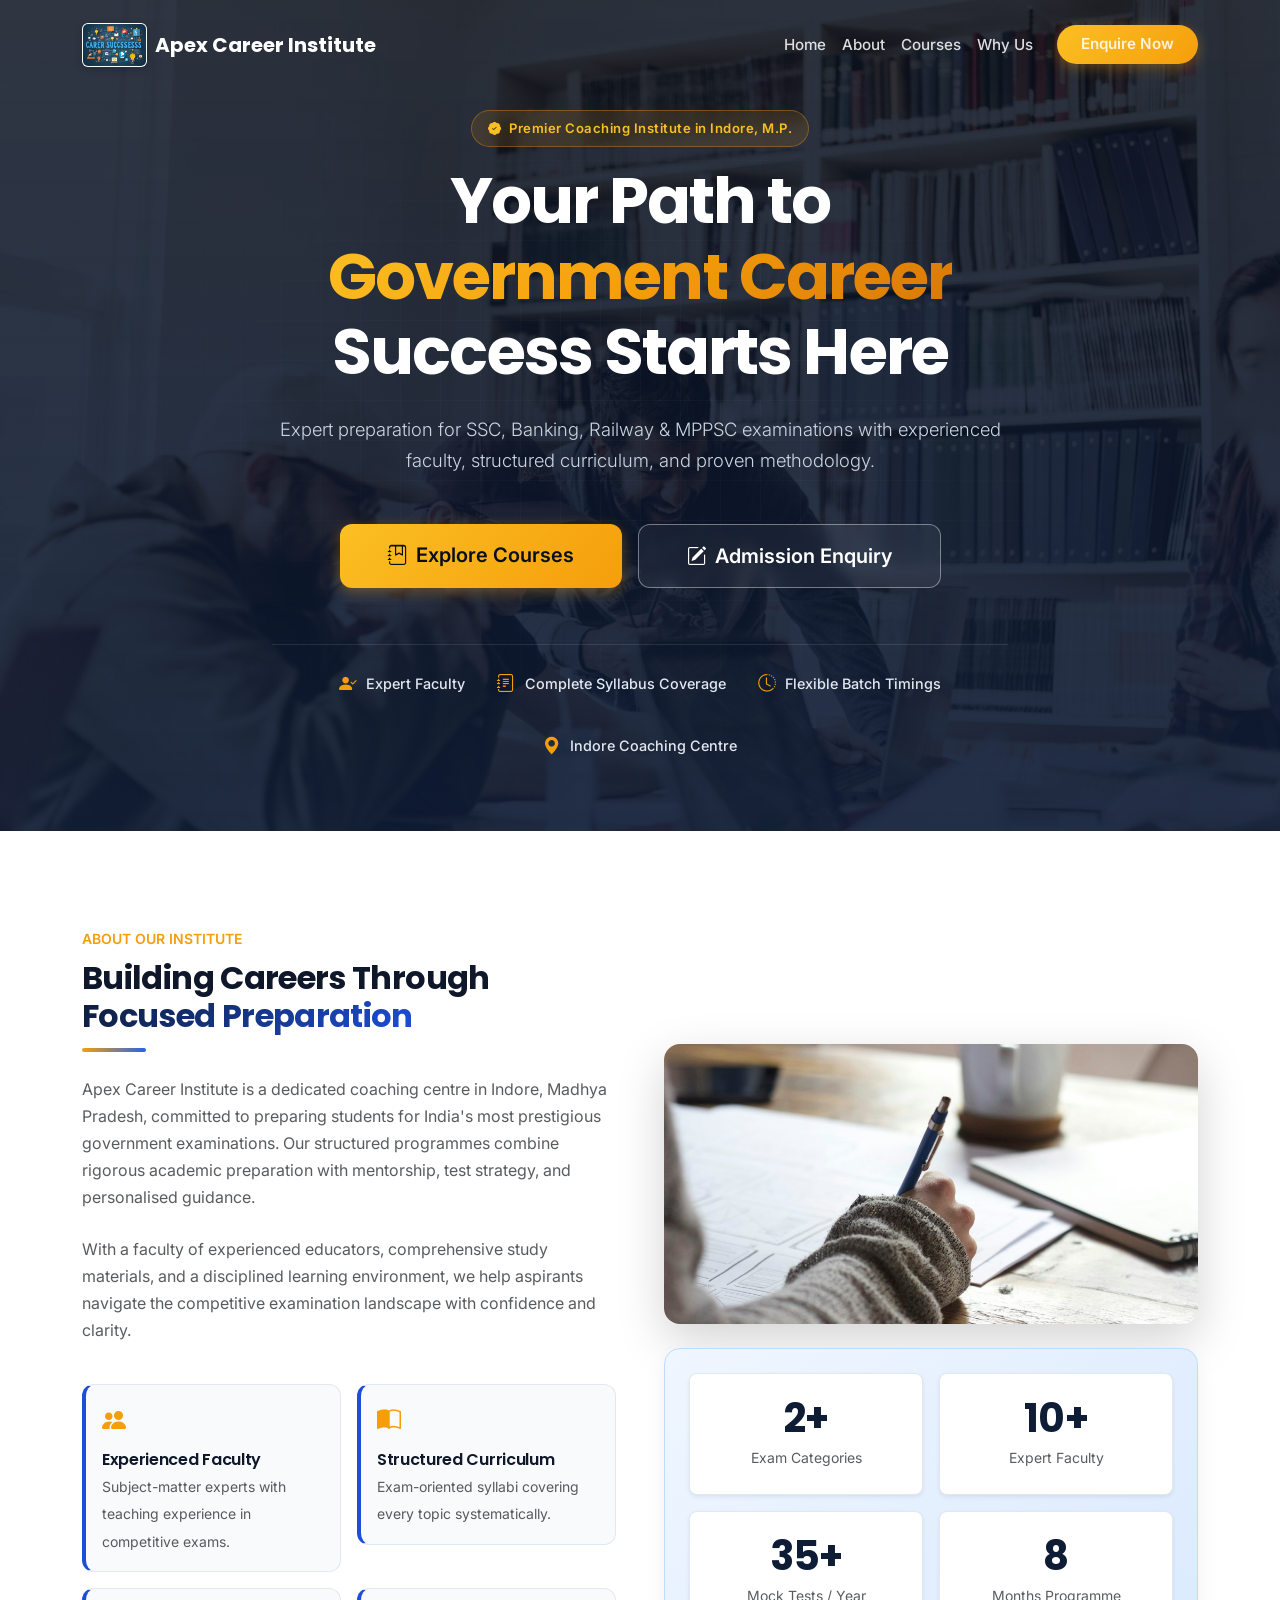
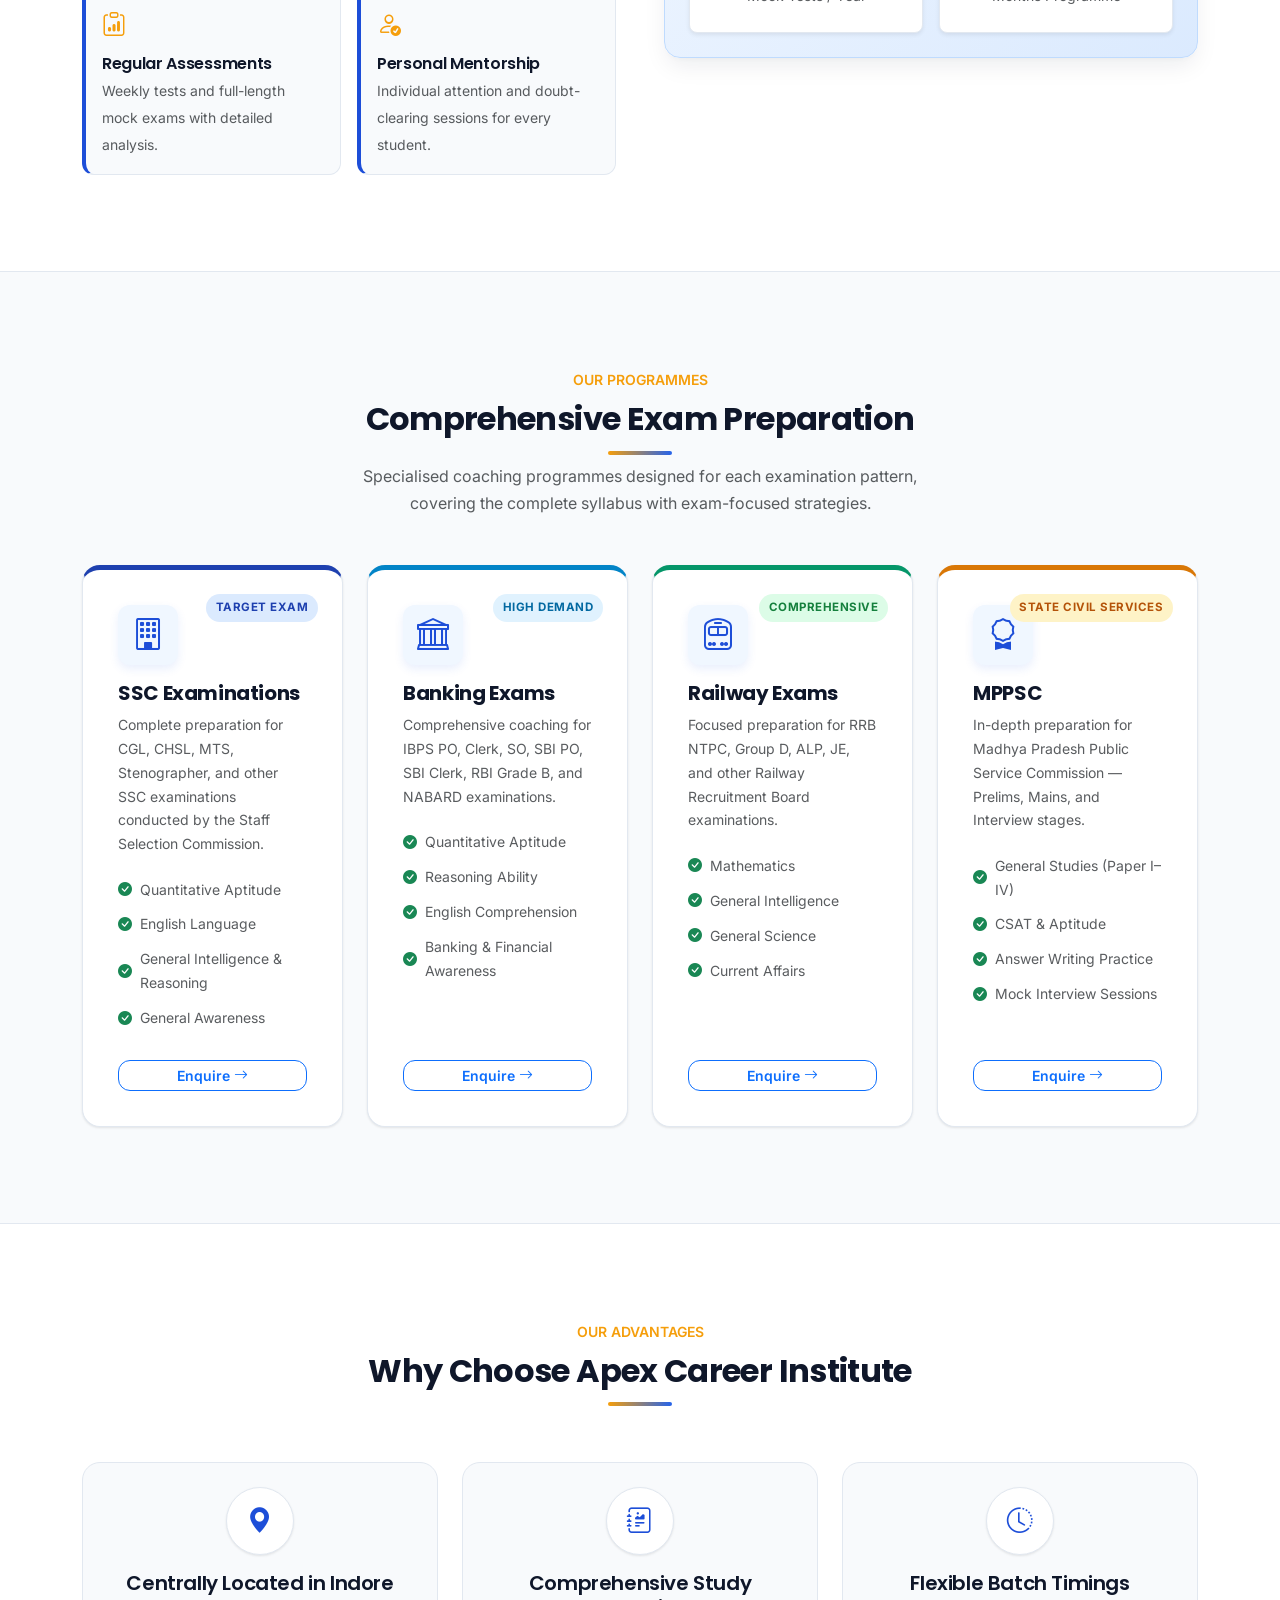
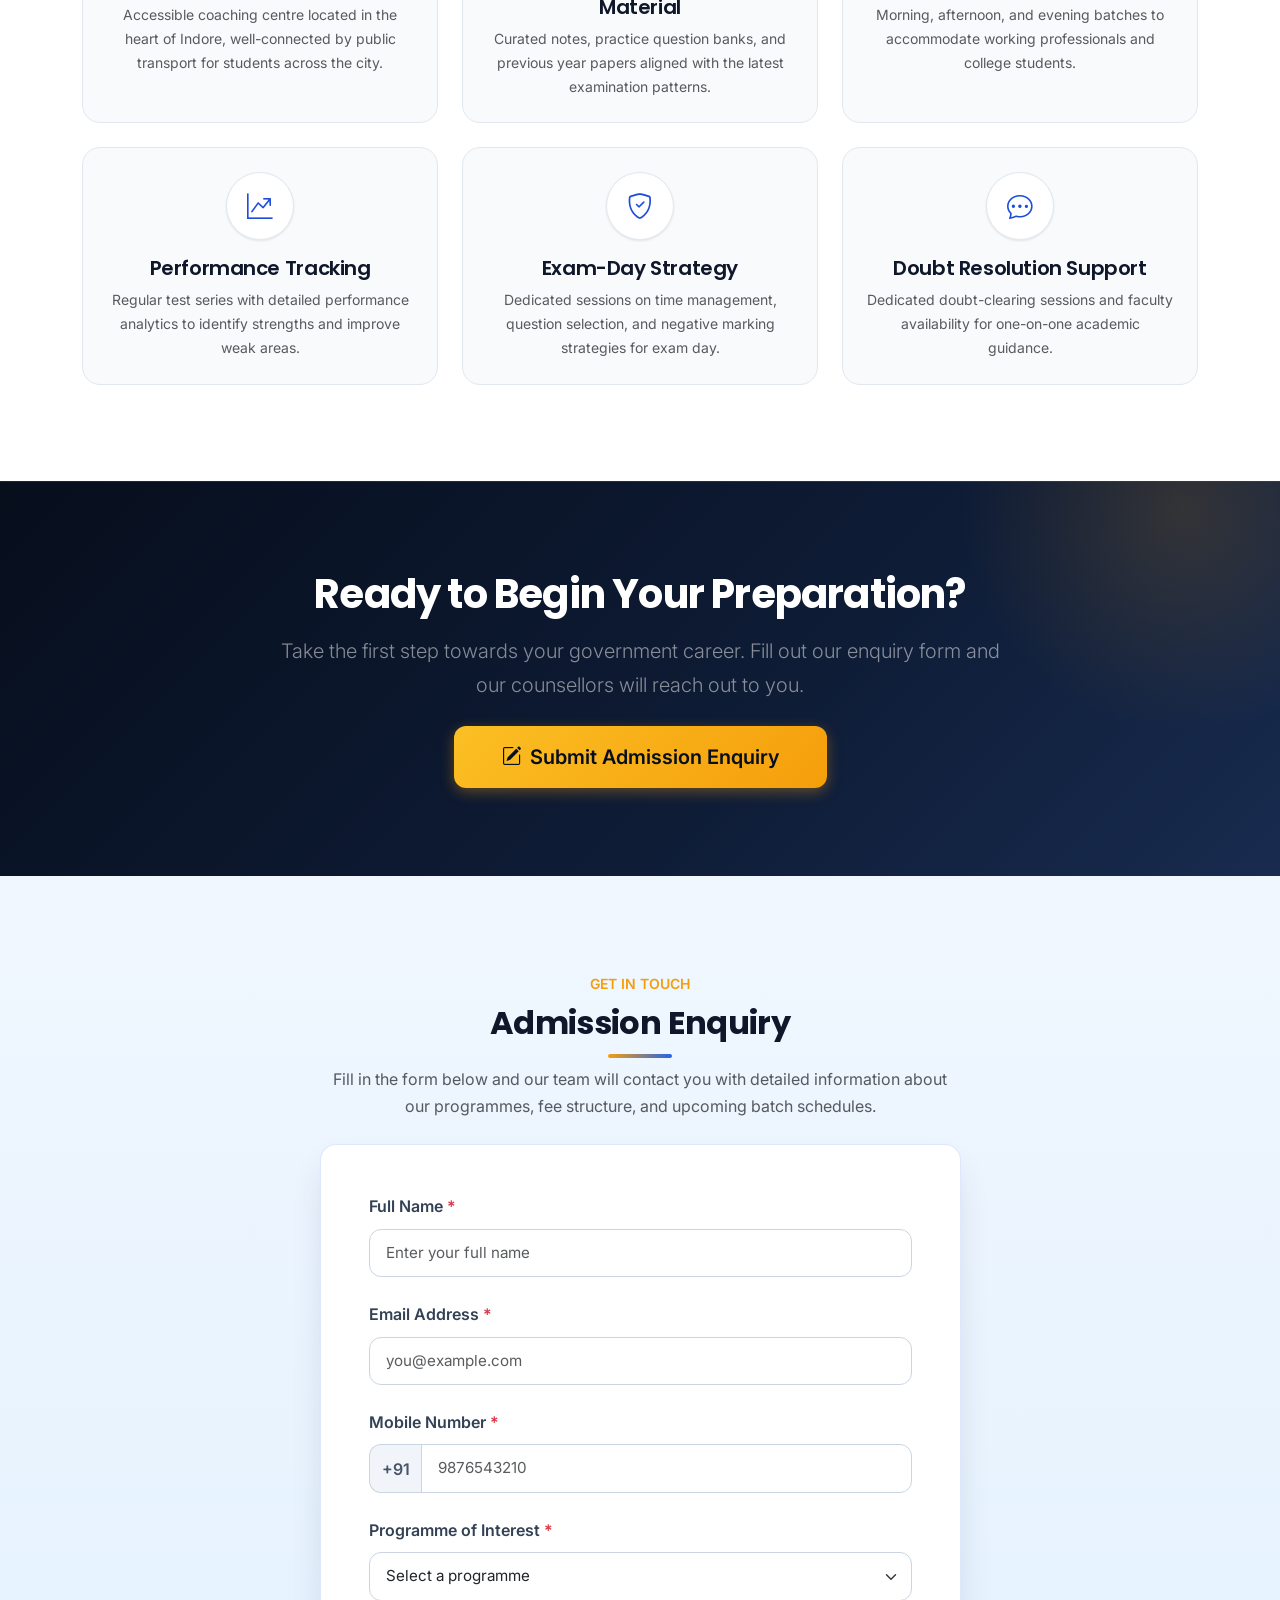
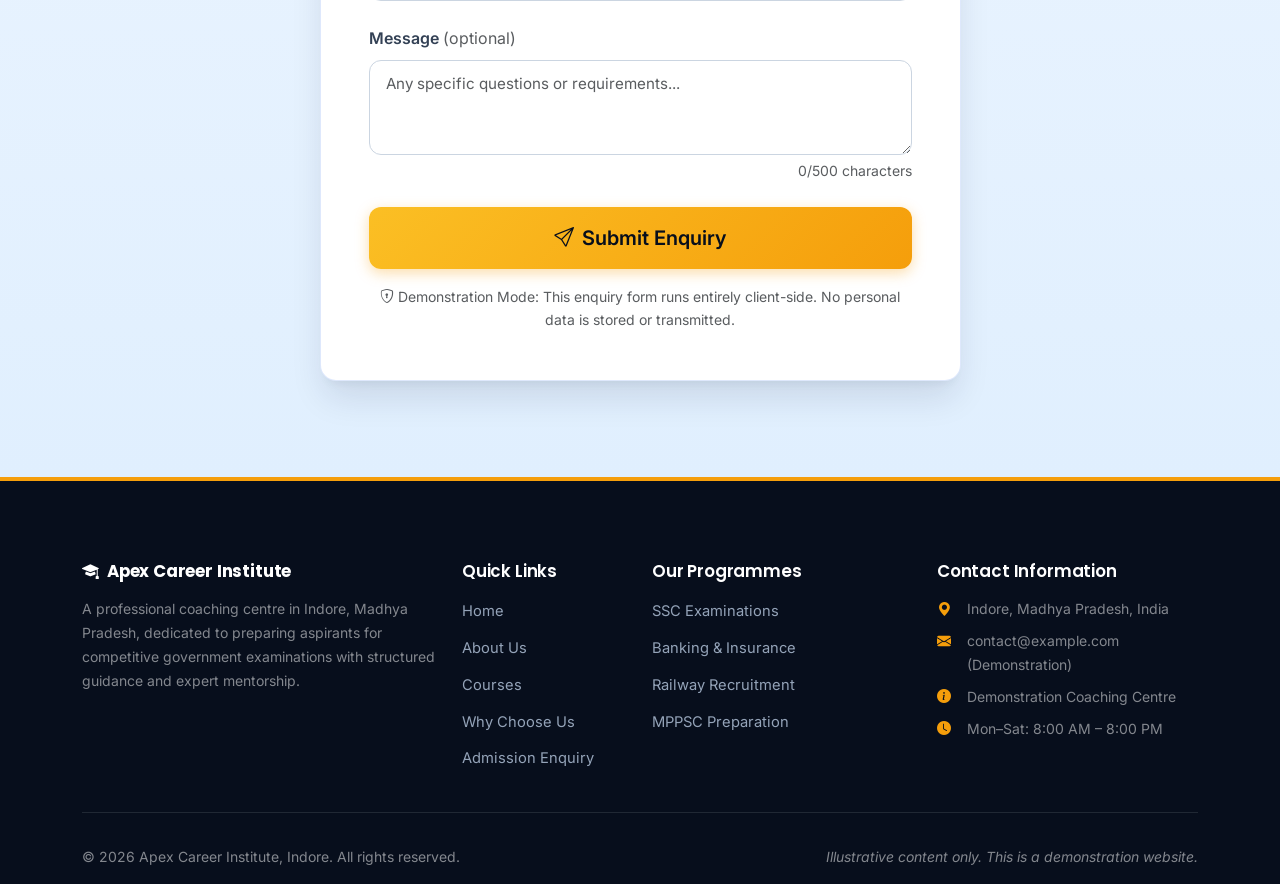
==== commit eb77c4f1: "Professional redesign: integrate campus photography, refined visual hierarchy, and polished educatio" ====
--- a/index.html
+++ b/index.html
@@ -166,30 +166,35 @@
                         </div>
                     </div>
                     <div class="col-lg-6 fade-in-up">
-                        <div class="about-visual p-4 p-lg-5 text-center rounded-4">
-                            <div class="row g-4">
-                                <div class="col-6">
-                                    <div class="stat-card bg-white rounded-3 p-4 shadow-sm">
-                                        <div class="counter display-5 fw-bold text-navy" data-target="4" data-suffix="+">4+</div>
-                                        <p class="text-muted small mt-2 mb-0">Exam Categories</p>
-                                    </div>
-                                </div>
-                                <div class="col-6">
-                                    <div class="stat-card bg-white rounded-3 p-4 shadow-sm">
-                                        <div class="counter display-5 fw-bold text-navy" data-target="15" data-suffix="+">15+</div>
-                                        <p class="text-muted small mt-2 mb-0">Expert Faculty</p>
-                                    </div>
-                                </div>
-                                <div class="col-6">
-                                    <div class="stat-card bg-white rounded-3 p-4 shadow-sm">
-                                        <div class="counter display-5 fw-bold text-navy" data-target="50" data-suffix="+">50+</div>
-                                        <p class="text-muted small mt-2 mb-0">Mock Tests / Year</p>
-                                    </div>
-                                </div>
-                                <div class="col-6">
-                                    <div class="stat-card bg-white rounded-3 p-4 shadow-sm">
-                                        <div class="counter display-5 fw-bold text-navy" data-target="12" data-suffix="">12</div>
-                                        <p class="text-muted small mt-2 mb-0">Months Programme</p>
+                        <div class="about-visual-wrapper position-relative">
+                            <div class="about-image-container rounded-4 overflow-hidden shadow-lg mb-4">
+                                <img src="classroom_study.jpg" alt="Students in coaching seminar at Apex Career Institute" class="img-fluid w-100 object-fit-cover" style="height: 280px;">
+                            </div>
+                            <div class="about-visual p-4 text-center rounded-4">
+                                <div class="row g-3">
+                                    <div class="col-6">
+                                        <div class="stat-card bg-white rounded-3 p-3 p-sm-4 shadow-sm">
+                                            <div class="counter display-6 fw-bold text-navy" data-target="4" data-suffix="+">4+</div>
+                                            <p class="text-muted small mt-2 mb-0">Exam Categories</p>
+                                        </div>
+                                    </div>
+                                    <div class="col-6">
+                                        <div class="stat-card bg-white rounded-3 p-3 p-sm-4 shadow-sm">
+                                            <div class="counter display-6 fw-bold text-navy" data-target="15" data-suffix="+">15+</div>
+                                            <p class="text-muted small mt-2 mb-0">Expert Faculty</p>
+                                        </div>
+                                    </div>
+                                    <div class="col-6">
+                                        <div class="stat-card bg-white rounded-3 p-3 p-sm-4 shadow-sm">
+                                            <div class="counter display-6 fw-bold text-navy" data-target="50" data-suffix="+">50+</div>
+                                            <p class="text-muted small mt-2 mb-0">Mock Tests / Year</p>
+                                        </div>
+                                    </div>
+                                    <div class="col-6">
+                                        <div class="stat-card bg-white rounded-3 p-3 p-sm-4 shadow-sm">
+                                            <div class="counter display-6 fw-bold text-navy" data-target="12" data-suffix="">12</div>
+                                            <p class="text-muted small mt-2 mb-0">Months Programme</p>
+                                        </div>
                                     </div>
                                 </div>
                             </div>
--- a/css/styles.css
+++ b/css/styles.css
@@ -25,16 +25,16 @@
     --aci-white: #ffffff;
     --aci-success: #16a34a;
     --aci-error: #dc2626;
-    
+
     --font-heading: 'Poppins', -apple-system, BlinkMacSystemFont, 'Segoe UI', Roboto, sans-serif;
     --font-body: 'Inter', -apple-system, BlinkMacSystemFont, 'Segoe UI', Roboto, sans-serif;
-    
+
     --shadow-sm: 0 1px 3px rgba(0, 0, 0, 0.06), 0 1px 2px rgba(0, 0, 0, 0.04);
     --shadow-md: 0 4px 6px -1px rgba(0, 0, 0, 0.07), 0 2px 4px -2px rgba(0, 0, 0, 0.05);
     --shadow-lg: 0 10px 25px -3px rgba(14, 28, 54, 0.08), 0 4px 6px -4px rgba(14, 28, 54, 0.04);
     --shadow-xl: 0 20px 35px -5px rgba(14, 28, 54, 0.12), 0 8px 10px -6px rgba(14, 28, 54, 0.06);
     --shadow-gold: 0 8px 24px -4px rgba(245, 158, 11, 0.4);
-    
+
     --radius-sm: 8px;
     --radius-md: 12px;
     --radius-lg: 18px;
@@ -55,8 +55,18 @@
     -webkit-font-smoothing: antialiased;
 }
 
-h1, h2, h3, h4, h5, h6,
-.display-1, .display-2, .display-3, .display-4, .display-5, .display-6 {
+h1,
+h2,
+h3,
+h4,
+h5,
+h6,
+.display-1,
+.display-2,
+.display-3,
+.display-4,
+.display-5,
+.display-6 {
     font-family: var(--font-heading);
     color: var(--aci-text-dark);
     font-weight: 700;
@@ -294,25 +304,24 @@
 .hero-section {
     position: relative;
     min-height: 100vh;
-    min-height: 680px;
-    background: 
-        radial-gradient(circle at 15% 30%, rgba(37, 99, 235, 0.25) 0%, transparent 45%),
-        radial-gradient(circle at 85% 70%, rgba(245, 158, 11, 0.15) 0%, transparent 40%),
-        linear-gradient(145deg, #070e1c 0%, #0e1c36 45%, #182b4f 100%);
+    min-height: 720px;
+    background:
+        linear-gradient(180deg, rgba(7, 14, 28, 0.82) 0%, rgba(14, 28, 54, 0.90) 100%),
+        url('../campus_students.jpg') center/cover no-repeat;
     overflow: hidden;
-    padding-top: 100px;
-    padding-bottom: 60px;
+    padding-top: 110px;
+    padding-bottom: 70px;
 }
 
 .hero-overlay {
     position: absolute;
     inset: 0;
-    background-image: 
+    background-image:
         linear-gradient(to right, rgba(255, 255, 255, 0.03) 1px, transparent 1px),
         linear-gradient(to bottom, rgba(255, 255, 255, 0.03) 1px, transparent 1px);
     background-size: 40px 40px;
-    mask-image: radial-gradient(ellipse at center, rgba(0,0,0,0.8) 0%, transparent 75%);
-    -webkit-mask-image: radial-gradient(ellipse at center, rgba(0,0,0,0.8) 0%, transparent 75%);
+    mask-image: radial-gradient(ellipse at center, rgba(0, 0, 0, 0.8) 0%, transparent 75%);
+    -webkit-mask-image: radial-gradient(ellipse at center, rgba(0, 0, 0, 0.8) 0%, transparent 75%);
     pointer-events: none;
 }
 
@@ -433,10 +442,21 @@
     box-shadow: var(--shadow-xl);
 }
 
-.course-card[data-course="ssc"] { border-top-color: #1e40af; }
-.course-card[data-course="banking"] { border-top-color: #0284c7; }
-.course-card[data-course="railway"] { border-top-color: #059669; }
-.course-card[data-course="mppsc"] { border-top-color: #d97706; }
+.course-card[data-course="ssc"] {
+    border-top-color: #1e40af;
+}
+
+.course-card[data-course="banking"] {
+    border-top-color: #0284c7;
+}
+
+.course-card[data-course="railway"] {
+    border-top-color: #059669;
+}
+
+.course-card[data-course="mppsc"] {
+    border-top-color: #d97706;
+}
 
 .course-icon-wrap {
     width: 60px;
@@ -466,10 +486,25 @@
     color: #475569;
 }
 
-.course-card[data-course="ssc"] .course-badge { background: #dbeafe; color: #1e40af; }
-.course-card[data-course="banking"] .course-badge { background: #e0f2fe; color: #0369a1; }
-.course-card[data-course="railway"] .course-badge { background: #dcfce7; color: #15803d; }
-.course-card[data-course="mppsc"] .course-badge { background: #fef3c7; color: #b45309; }
+.course-card[data-course="ssc"] .course-badge {
+    background: #dbeafe;
+    color: #1e40af;
+}
+
+.course-card[data-course="banking"] .course-badge {
+    background: #e0f2fe;
+    color: #0369a1;
+}
+
+.course-card[data-course="railway"] .course-badge {
+    background: #dcfce7;
+    color: #15803d;
+}
+
+.course-card[data-course="mppsc"] .course-badge {
+    background: #fef3c7;
+    color: #b45309;
+}
 
 .course-highlights li {
     padding: 0.35rem 0;
@@ -608,15 +643,36 @@
     width: 100%;
 }
 
-.btn-loading .btn-text { display: none; }
-.btn-loading .btn-spinner { display: inline-flex !important; }
+.btn-loading .btn-text {
+    display: none;
+}
+
+.btn-loading .btn-spinner {
+    display: inline-flex !important;
+}
 
 @keyframes shake {
-    0%, 100% { transform: translateX(0); }
-    20% { transform: translateX(-6px); }
-    40% { transform: translateX(6px); }
-    60% { transform: translateX(-4px); }
-    80% { transform: translateX(4px); }
+
+    0%,
+    100% {
+        transform: translateX(0);
+    }
+
+    20% {
+        transform: translateX(-6px);
+    }
+
+    40% {
+        transform: translateX(6px);
+    }
+
+    60% {
+        transform: translateX(-4px);
+    }
+
+    80% {
+        transform: translateX(4px);
+    }
 }
 
 .shake {
@@ -715,8 +771,15 @@
 
 /* ----- Animations ----- */
 @keyframes fadeIn {
-    from { opacity: 0; transform: translateY(8px); }
-    to { opacity: 1; transform: translateY(0); }
+    from {
+        opacity: 0;
+        transform: translateY(8px);
+    }
+
+    to {
+        opacity: 1;
+        transform: translateY(0);
+    }
 }
 
 .fade-in-up {
@@ -732,9 +795,13 @@
 
 /* ----- Accessibility: Reduced Motion ----- */
 @media (prefers-reduced-motion: reduce) {
-    html { scroll-behavior: auto; }
-
-    *, *::before, *::after {
+    html {
+        scroll-behavior: auto;
+    }
+
+    *,
+    *::before,
+    *::after {
         animation-duration: 0.01ms !important;
         animation-iteration-count: 1 !important;
         transition-duration: 0.01ms !important;
@@ -745,11 +812,14 @@
         transform: none;
     }
 
-    .hero-section { animation: none; }
+    .hero-section {
+        animation: none;
+    }
 }
 
 /* ----- Responsive: Tablet (md) ----- */
 @media (max-width: 991.98px) {
+
     .about-section,
     .courses-section,
     .why-choose-section,
@@ -761,7 +831,7 @@
     .hero-title {
         font-size: 2.75rem;
     }
-    
+
     .hero-trust-strip {
         gap: 1.25rem;
     }
@@ -769,6 +839,7 @@
 
 /* ----- Responsive: Mobile (sm) ----- */
 @media (max-width: 767.98px) {
+
     .about-section,
     .courses-section,
     .why-choose-section,
@@ -819,7 +890,7 @@
     .footer-contact li {
         justify-content: center;
     }
-    
+
     .btn-back-to-top {
         bottom: 1.25rem;
         right: 1.25rem;
@@ -845,4 +916,4 @@
     .course-card {
         padding: 1.5rem;
     }
-}
+}
